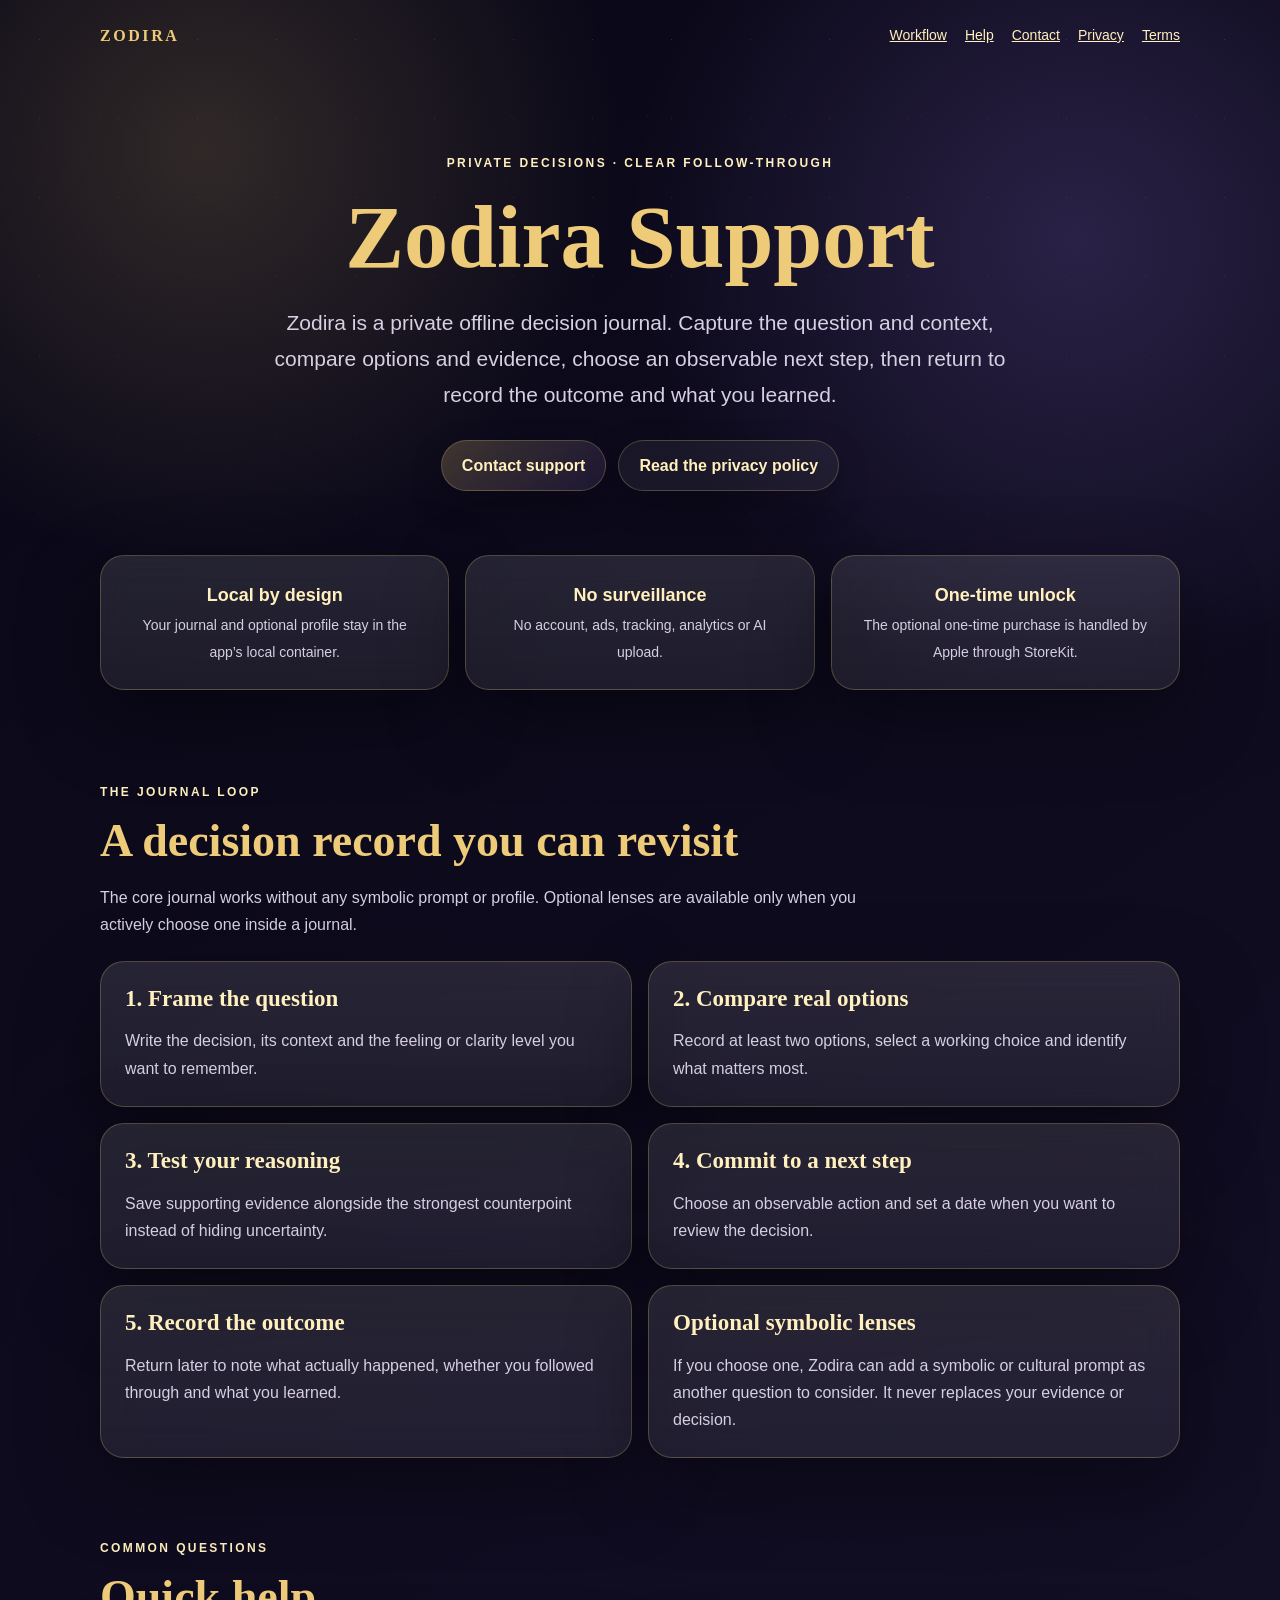
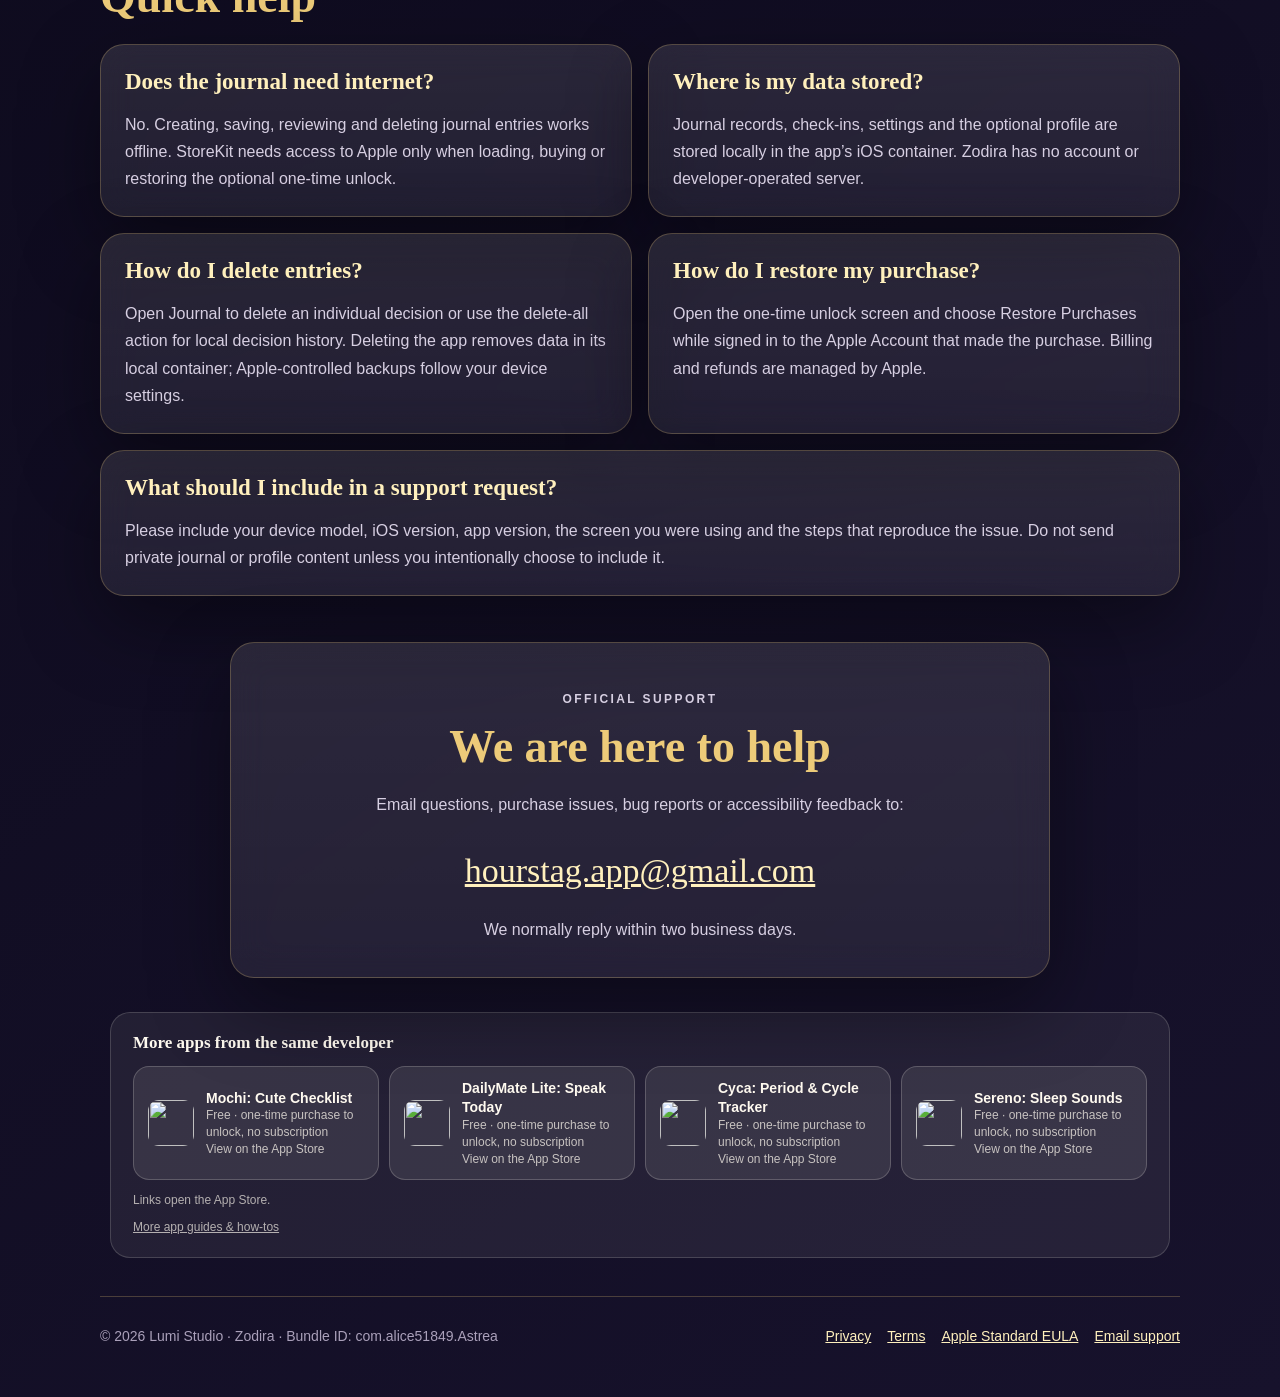
==== index.html @ ffd9645b "Add cross-promo footer: more apps from the same developer" ====
<!doctype html>
<html lang="en">
<head>
  <meta charset="utf-8">
  <meta name="viewport" content="width=device-width, initial-scale=1, viewport-fit=cover">
  <title>Zodira Support — Private Offline Decision Journal</title>
  <meta name="description" content="Official support for Zodira, a private offline decision journal for questions, options, evidence, next steps and outcome reviews.">
  <meta name="theme-color" content="#090716">
  <link rel="canonical" href="https://alice51849.github.io/astrea-support/">
  <link rel="stylesheet" href="styles.css">
</head>
<body>
  <div class="shell">
    <header class="site-header">
      <a class="brand" href="index.html">Zodira</a>
      <nav class="nav" aria-label="Primary navigation">
        <a href="#workflow">Workflow</a>
        <a href="#help">Help</a>
        <a href="#support">Contact</a>
        <a href="privacy.html">Privacy</a>
        <a href="terms.html">Terms</a>
      </nav>
    </header>

    <main>
      <section class="hero">
        <p class="eyebrow">Private decisions · clear follow-through</p>
        <h1>Zodira Support</h1>
        <p class="lead">Zodira is a private offline decision journal. Capture the question and context, compare options and evidence, choose an observable next step, then return to record the outcome and what you learned.</p>
        <div class="actions">
          <a class="button" href="#support">Contact support</a>
          <a class="button secondary" href="privacy.html">Read the privacy policy</a>
        </div>
      </section>

      <section class="trust" aria-label="Product commitments">
        <article class="card"><strong>Local by design</strong><span>Your journal and optional profile stay in the app’s local container.</span></article>
        <article class="card"><strong>No surveillance</strong><span>No account, ads, tracking, analytics or AI upload.</span></article>
        <article class="card"><strong>One-time unlock</strong><span>The optional one-time purchase is handled by Apple through StoreKit.</span></article>
      </section>

      <section class="section" id="workflow">
        <div class="section-heading">
          <p class="eyebrow">The journal loop</p>
          <h2>A decision record you can revisit</h2>
          <p class="section-copy">The core journal works without any symbolic prompt or profile. Optional lenses are available only when you actively choose one inside a journal.</p>
        </div>
        <div class="grid">
          <article class="card"><h3>1. Frame the question</h3><p>Write the decision, its context and the feeling or clarity level you want to remember.</p></article>
          <article class="card"><h3>2. Compare real options</h3><p>Record at least two options, select a working choice and identify what matters most.</p></article>
          <article class="card"><h3>3. Test your reasoning</h3><p>Save supporting evidence alongside the strongest counterpoint instead of hiding uncertainty.</p></article>
          <article class="card"><h3>4. Commit to a next step</h3><p>Choose an observable action and set a date when you want to review the decision.</p></article>
          <article class="card"><h3>5. Record the outcome</h3><p>Return later to note what actually happened, whether you followed through and what you learned.</p></article>
          <article class="card"><h3>Optional symbolic lenses</h3><p>If you choose one, Zodira can add a symbolic or cultural prompt as another question to consider. It never replaces your evidence or decision.</p></article>
        </div>
      </section>

      <section class="section" id="help">
        <div class="section-heading">
          <p class="eyebrow">Common questions</p>
          <h2>Quick help</h2>
        </div>
        <div class="grid">
          <article class="card"><h3>Does the journal need internet?</h3><p>No. Creating, saving, reviewing and deleting journal entries works offline. StoreKit needs access to Apple only when loading, buying or restoring the optional one-time unlock.</p></article>
          <article class="card"><h3>Where is my data stored?</h3><p>Journal records, check-ins, settings and the optional profile are stored locally in the app’s iOS container. Zodira has no account or developer-operated server.</p></article>
          <article class="card"><h3>How do I delete entries?</h3><p>Open Journal to delete an individual decision or use the delete-all action for local decision history. Deleting the app removes data in its local container; Apple-controlled backups follow your device settings.</p></article>
          <article class="card"><h3>How do I restore my purchase?</h3><p>Open the one-time unlock screen and choose Restore Purchases while signed in to the Apple Account that made the purchase. Billing and refunds are managed by Apple.</p></article>
          <article class="card wide"><h3>What should I include in a support request?</h3><p>Please include your device model, iOS version, app version, the screen you were using and the steps that reproduce the issue. Do not send private journal or profile content unless you intentionally choose to include it.</p></article>
        </div>
      </section>

      <section class="section card support" id="support">
        <p class="eyebrow">Official support</p>
        <h2>We are here to help</h2>
        <p>Email questions, purchase issues, bug reports or accessibility feedback to:</p>
        <a class="support-address" href="mailto:hourstag.app@gmail.com?subject=Zodira%20Support">hourstag.app@gmail.com</a>
        <p>We normally reply within two business days.</p>
      </section>
    </main>

    <!-- ls-family:start --><section aria-label="More apps from the same developer" style="max-width:1060px;margin:34px auto 26px;padding:20px 22px;background:rgba(127,127,127,.08);background:color-mix(in srgb, currentColor 7%, transparent);border:1px solid rgba(127,127,127,.18);border-color:color-mix(in srgb, currentColor 16%, transparent);border-radius:20px;font-family:inherit;color:inherit;text-align:left"><h2 style="margin:0 0 14px;font-size:17px;color:inherit">More apps from the same developer</h2><div style="display:grid;grid-template-columns:repeat(auto-fit,minmax(240px,1fr));gap:10px"><a href="https://apps.apple.com/app/id6785004775?pt=118326163&amp;ct=sup_astrea&amp;mt=8" rel="noopener" style="display:flex;align-items:center;gap:12px;padding:12px 14px;background:rgba(127,127,127,.10);background:color-mix(in srgb, currentColor 9%, transparent);border:1px solid rgba(127,127,127,.22);border-color:color-mix(in srgb, currentColor 20%, transparent);border-radius:16px;text-decoration:none;color:inherit;min-width:0;text-align:left"><img src="https://is1-ssl.mzstatic.com/image/thumb/Purple211/v4/c2/c9/5d/c2c95dcc-e01a-fc8f-7b74-4b7984671cce/AppIcon-0-0-1x_U007epad-0-1-85-220.png/100x100bb.jpg" alt="" width="46" height="46" loading="lazy" style="border-radius:11px;flex:0 0 auto" /><span style="min-width:0"><strong style="display:block;font-size:14px;line-height:1.35">Mochi: Cute Checklist</strong><span style="display:block;font-size:12px;line-height:1.4;opacity:.72">Free · one-time purchase to unlock, no subscription</span><span style="display:block;font-size:12px;line-height:1.4;opacity:.72">View on the App Store</span></span></a><a href="https://apps.apple.com/app/id6794725568?pt=118326163&amp;ct=sup_astrea&amp;mt=8" rel="noopener" style="display:flex;align-items:center;gap:12px;padding:12px 14px;background:rgba(127,127,127,.10);background:color-mix(in srgb, currentColor 9%, transparent);border:1px solid rgba(127,127,127,.22);border-color:color-mix(in srgb, currentColor 20%, transparent);border-radius:16px;text-decoration:none;color:inherit;min-width:0;text-align:left"><img src="https://is1-ssl.mzstatic.com/image/thumb/Purple221/v4/ab/4a/d1/ab4ad140-555a-d151-0376-15e7f0c6dd47/AppIcon-0-0-1x_U007epad-0-1-85-220.png/100x100bb.jpg" alt="" width="46" height="46" loading="lazy" style="border-radius:11px;flex:0 0 auto" /><span style="min-width:0"><strong style="display:block;font-size:14px;line-height:1.35">DailyMate Lite: Speak Today</strong><span style="display:block;font-size:12px;line-height:1.4;opacity:.72">Free · one-time purchase to unlock, no subscription</span><span style="display:block;font-size:12px;line-height:1.4;opacity:.72">View on the App Store</span></span></a><a href="https://apps.apple.com/app/id6782251621?pt=118326163&amp;ct=sup_astrea&amp;mt=8" rel="noopener" style="display:flex;align-items:center;gap:12px;padding:12px 14px;background:rgba(127,127,127,.10);background:color-mix(in srgb, currentColor 9%, transparent);border:1px solid rgba(127,127,127,.22);border-color:color-mix(in srgb, currentColor 20%, transparent);border-radius:16px;text-decoration:none;color:inherit;min-width:0;text-align:left"><img src="https://is1-ssl.mzstatic.com/image/thumb/Purple211/v4/b9/1e/55/b91e559c-49f3-3cf8-45e7-f8ae84df72b8/AppIcon-0-0-1x_U007epad-0-1-85-220.png/100x100bb.jpg" alt="" width="46" height="46" loading="lazy" style="border-radius:11px;flex:0 0 auto" /><span style="min-width:0"><strong style="display:block;font-size:14px;line-height:1.35">Cyca: Period &amp; Cycle Tracker</strong><span style="display:block;font-size:12px;line-height:1.4;opacity:.72">Free · one-time purchase to unlock, no subscription</span><span style="display:block;font-size:12px;line-height:1.4;opacity:.72">View on the App Store</span></span></a><a href="https://apps.apple.com/app/id6788236641?pt=118326163&amp;ct=sup_astrea&amp;mt=8" rel="noopener" style="display:flex;align-items:center;gap:12px;padding:12px 14px;background:rgba(127,127,127,.10);background:color-mix(in srgb, currentColor 9%, transparent);border:1px solid rgba(127,127,127,.22);border-color:color-mix(in srgb, currentColor 20%, transparent);border-radius:16px;text-decoration:none;color:inherit;min-width:0;text-align:left"><img src="https://is1-ssl.mzstatic.com/image/thumb/Purple221/v4/61/69/a5/6169a534-a162-db6a-7e1a-c1946e43ea26/AppIcon-0-0-1x_U007epad-0-1-85-220.png/100x100bb.jpg" alt="" width="46" height="46" loading="lazy" style="border-radius:11px;flex:0 0 auto" /><span style="min-width:0"><strong style="display:block;font-size:14px;line-height:1.35">Sereno: Sleep Sounds</strong><span style="display:block;font-size:12px;line-height:1.4;opacity:.72">Free · one-time purchase to unlock, no subscription</span><span style="display:block;font-size:12px;line-height:1.4;opacity:.72">View on the App Store</span></span></a></div><p style="margin:10px 0 0;font-size:12px;opacity:.66">Links open the App Store.</p><p style="margin:6px 0 0;font-size:12px;opacity:.66"><a href="https://alice51849.github.io/ios-app-guide/?utm_source=support_site&amp;utm_medium=family_module&amp;utm_campaign=sup_astrea" rel="noopener" style="color:inherit;text-decoration:underline">More app guides &amp; how-tos</a></p></section><!-- ls-family:end -->
<footer class="site-footer">
      <span>© 2026 Lumi Studio · Zodira · Bundle ID: com.alice51849.Astrea</span>
      <div class="footer-links">
        <a href="privacy.html">Privacy</a>
        <a href="terms.html">Terms</a>
        <a href="https://www.apple.com/legal/internet-services/itunes/dev/stdeula/">Apple Standard EULA</a>
        <a href="mailto:hourstag.app@gmail.com?subject=Zodira%20Support">Email support</a>
      </div>
    </footer>
  </div>
</body>
</html>
---- styles.css ----
:root {
  color-scheme: dark;
  --bg: #090716;
  --bg-soft: #17122c;
  --card: rgba(255, 255, 255, 0.075);
  --card-strong: rgba(255, 255, 255, 0.11);
  --ink: #fffaf0;
  --muted: #d7cfe2;
  --faint: #aaa0ba;
  --gold: #edcb79;
  --gold-soft: #fff0bd;
  --violet: #a889ff;
  --line: rgba(237, 203, 121, 0.25);
  --shadow: 0 28px 80px rgba(0, 0, 0, 0.38);
}

* { box-sizing: border-box; }

html { scroll-behavior: smooth; }

body {
  margin: 0;
  min-height: 100vh;
  color: var(--ink);
  font-family: -apple-system, BlinkMacSystemFont, "Segoe UI", Inter, sans-serif;
  line-height: 1.7;
  background:
    radial-gradient(circle at 16% 5%, rgba(237, 203, 121, 0.17), transparent 26rem),
    radial-gradient(circle at 84% 8%, rgba(168, 137, 255, 0.19), transparent 28rem),
    linear-gradient(145deg, var(--bg), var(--bg-soft));
}

body::before {
  content: "";
  position: fixed;
  inset: 0;
  pointer-events: none;
  opacity: 0.18;
  background-image:
    radial-gradient(rgba(255, 255, 255, 0.72) 0.8px, transparent 0.8px),
    radial-gradient(rgba(237, 203, 121, 0.62) 0.8px, transparent 0.8px);
  background-position: 0 0, 31px 47px;
  background-size: 79px 79px, 137px 137px;
  mask-image: linear-gradient(#000, transparent 92%);
}

a { color: var(--gold-soft); }
a:hover { text-decoration-thickness: 2px; }

.shell {
  position: relative;
  z-index: 1;
  width: min(1080px, calc(100% - 32px));
  margin: 0 auto;
}

.site-header {
  display: flex;
  align-items: center;
  justify-content: space-between;
  gap: 20px;
  padding: 22px 0;
}

.brand {
  color: var(--gold);
  font-family: Georgia, "Times New Roman", serif;
  font-weight: 700;
  letter-spacing: 0.16em;
  text-decoration: none;
  text-transform: uppercase;
}

.nav {
  display: flex;
  flex-wrap: wrap;
  justify-content: flex-end;
  gap: 10px 18px;
  font-size: 14px;
}

.nav a[aria-current="page"] { color: var(--ink); }

.hero {
  max-width: 900px;
  margin: 0 auto;
  padding: 70px 0 46px;
  text-align: center;
}

.eyebrow {
  color: var(--gold-soft);
  font-size: 12px;
  font-weight: 750;
  letter-spacing: 0.2em;
  text-transform: uppercase;
}

h1,
h2,
h3 {
  font-family: Georgia, "Times New Roman", serif;
  line-height: 1.12;
}

h1 {
  margin: 15px 0 18px;
  color: var(--gold);
  font-size: clamp(44px, 8vw, 88px);
}

h2 {
  margin: 0 0 18px;
  color: var(--gold);
  font-size: clamp(30px, 4vw, 46px);
}

h3 {
  margin: 0 0 8px;
  color: var(--gold-soft);
  font-size: 23px;
}

.lead {
  max-width: 760px;
  margin: 0 auto;
  color: var(--muted);
  font-size: clamp(17px, 2.5vw, 21px);
}

.actions {
  display: flex;
  flex-wrap: wrap;
  justify-content: center;
  gap: 12px;
  margin-top: 28px;
}

.button {
  display: inline-flex;
  align-items: center;
  min-height: 48px;
  padding: 11px 20px;
  border: 1px solid var(--line);
  border-radius: 999px;
  background: linear-gradient(135deg, rgba(237, 203, 121, 0.22), rgba(168, 137, 255, 0.11));
  box-shadow: 0 12px 34px rgba(0, 0, 0, 0.24);
  font-weight: 750;
  text-decoration: none;
}

.button.secondary { background: rgba(255, 255, 255, 0.055); }

.trust,
.grid {
  display: grid;
  gap: 16px;
}

.trust {
  grid-template-columns: repeat(3, 1fr);
  margin: 18px 0 46px;
}

.grid { grid-template-columns: repeat(2, minmax(0, 1fr)); }

.card {
  padding: 24px;
  border: 1px solid var(--line);
  border-radius: 24px;
  background: linear-gradient(180deg, var(--card-strong), var(--card));
  box-shadow: var(--shadow);
  backdrop-filter: blur(18px);
}

.card p,
.card li,
.section-copy,
.updated { color: var(--muted); }

.card p:last-child { margin-bottom: 0; }

.trust .card { text-align: center; }
.trust strong { display: block; color: var(--gold-soft); font-size: 18px; }
.trust span { color: var(--muted); font-size: 14px; }

.section { padding: 34px 0; }
.section-heading { max-width: 760px; margin-bottom: 22px; }

.wide { grid-column: 1 / -1; }

.notice {
  padding: 18px 20px;
  border: 1px solid rgba(237, 203, 121, 0.34);
  border-radius: 18px;
  background: rgba(237, 203, 121, 0.085);
  color: var(--ink);
}

.policy {
  max-width: 900px;
  margin: 0 auto 48px;
  padding: clamp(24px, 5vw, 48px);
  border: 1px solid var(--line);
  border-radius: 28px;
  background: linear-gradient(180deg, var(--card-strong), var(--card));
  box-shadow: var(--shadow);
}

.policy h2 {
  margin-top: 34px;
  margin-bottom: 9px;
  font-size: 28px;
}

.policy strong { color: var(--gold-soft); }
.policy li { margin: 7px 0; }

.support {
  max-width: 820px;
  margin: 12px auto 0;
  text-align: center;
}

.support-address {
  display: inline-block;
  margin-top: 8px;
  font-family: Georgia, "Times New Roman", serif;
  font-size: clamp(22px, 4vw, 34px);
  overflow-wrap: anywhere;
}

.site-footer {
  display: flex;
  flex-wrap: wrap;
  justify-content: space-between;
  gap: 14px;
  margin-top: 38px;
  padding: 28px 0 48px;
  border-top: 1px solid var(--line);
  color: var(--faint);
  font-size: 14px;
}

.footer-links {
  display: flex;
  flex-wrap: wrap;
  gap: 8px 16px;
}

@media (max-width: 760px) {
  .site-header { align-items: flex-start; }
  .trust,
  .grid { grid-template-columns: 1fr; }
  .wide { grid-column: auto; }
  .hero { padding-top: 46px; }
  .card,
  .policy { border-radius: 20px; }
}

@media (prefers-reduced-motion: reduce) {
  html { scroll-behavior: auto; }
}
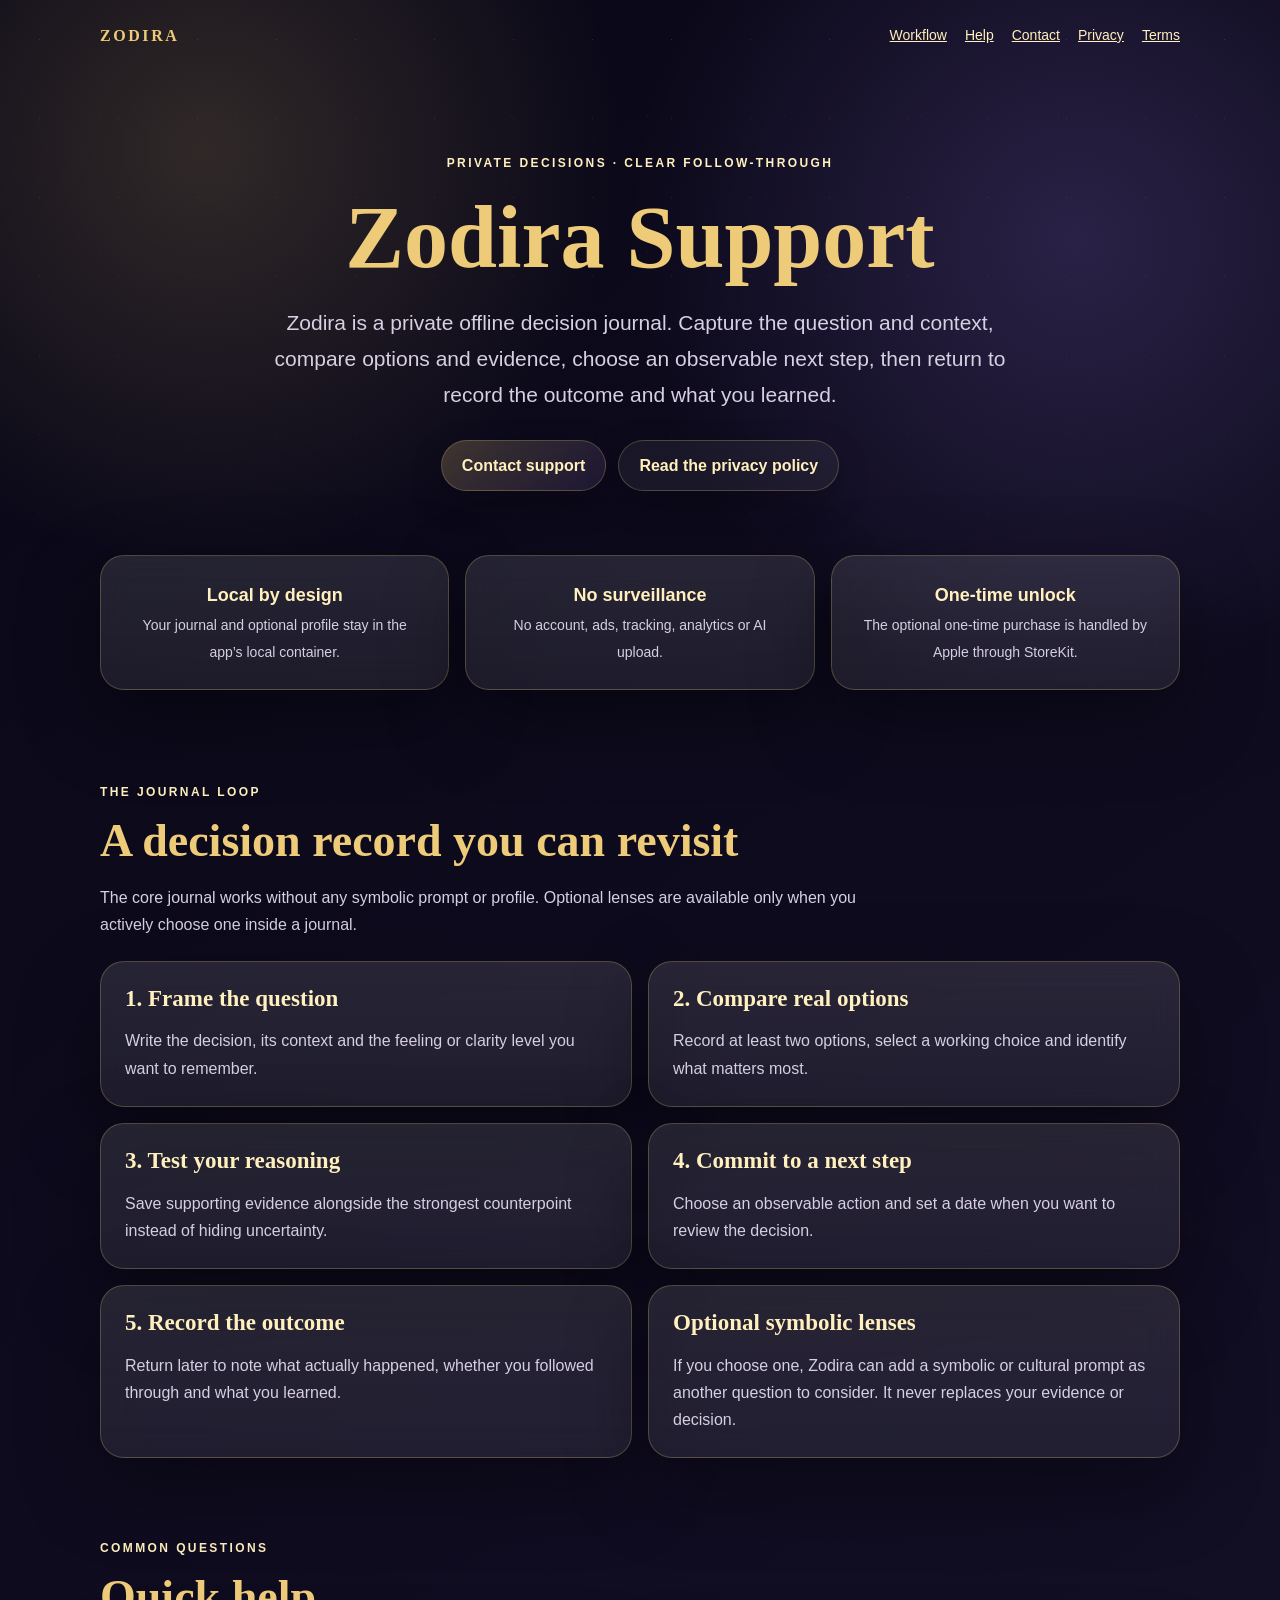
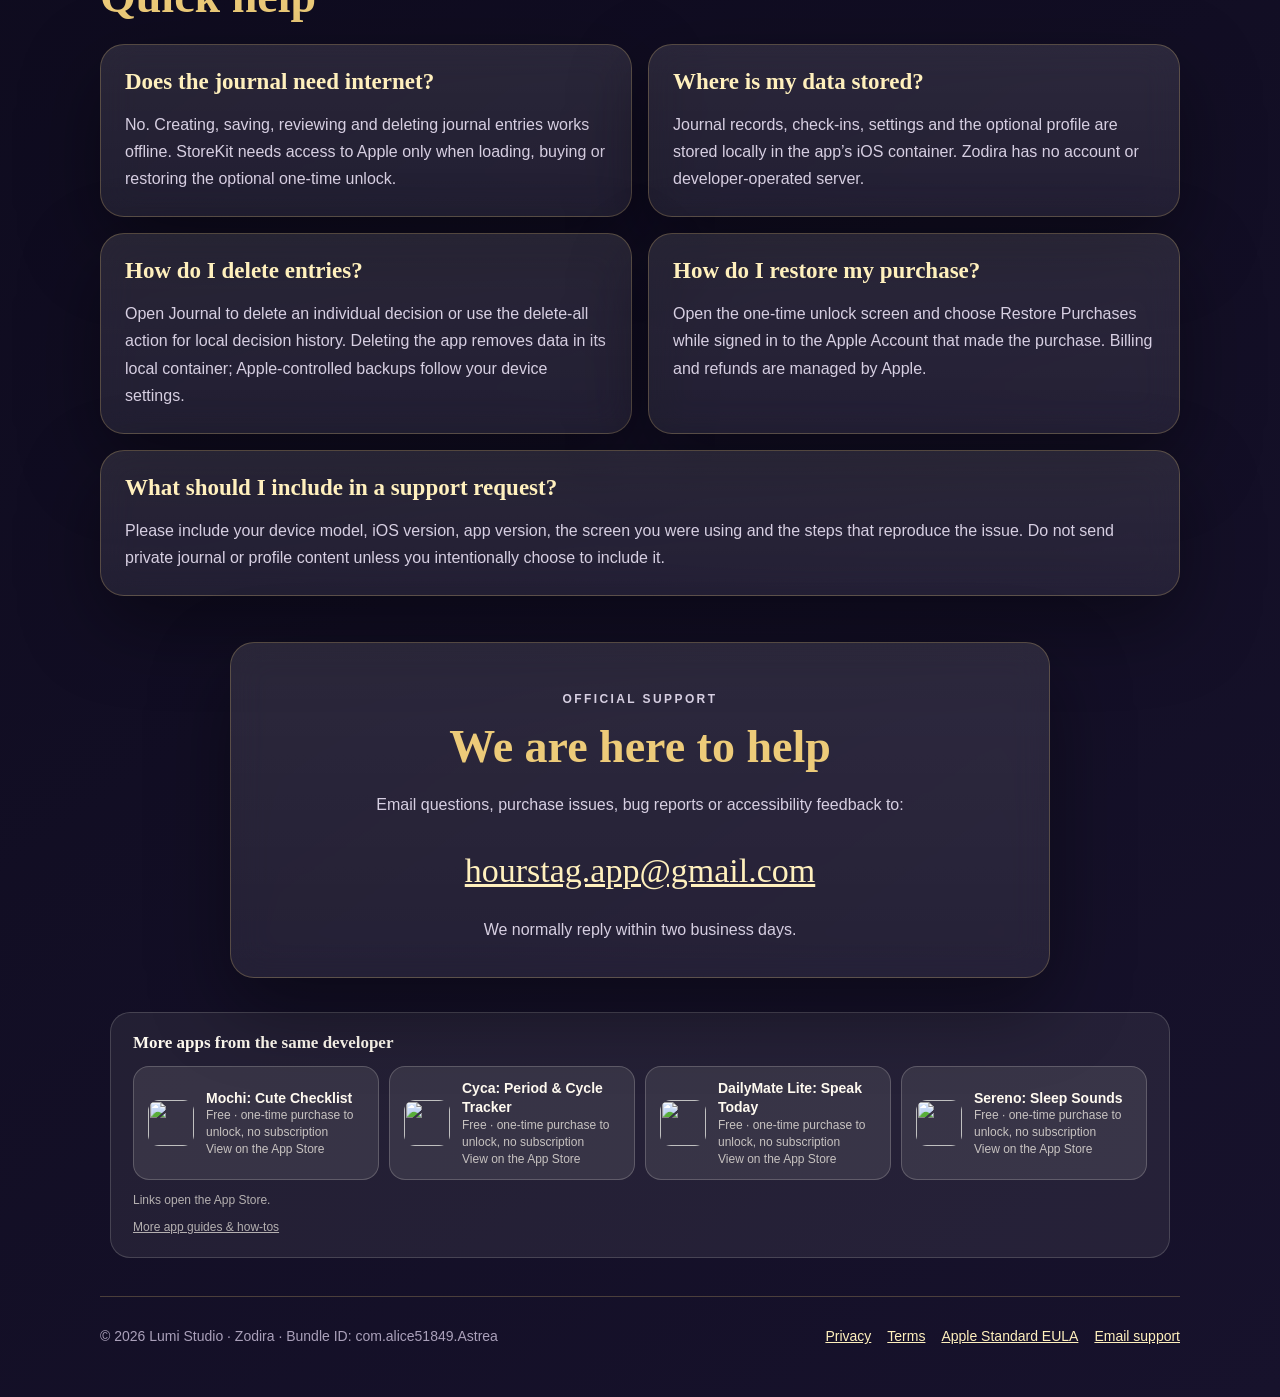
==== commit 12490df1: "Add cross-promo footer: more apps from the same developer" ====
--- a/index.html
+++ b/index.html
@@ -78,7 +78,7 @@
       </section>
     </main>
 
-    <!-- ls-family:start --><section aria-label="More apps from the same developer" style="max-width:1060px;margin:34px auto 26px;padding:20px 22px;background:rgba(127,127,127,.08);background:color-mix(in srgb, currentColor 7%, transparent);border:1px solid rgba(127,127,127,.18);border-color:color-mix(in srgb, currentColor 16%, transparent);border-radius:20px;font-family:inherit;color:inherit;text-align:left"><h2 style="margin:0 0 14px;font-size:17px;color:inherit">More apps from the same developer</h2><div style="display:grid;grid-template-columns:repeat(auto-fit,minmax(240px,1fr));gap:10px"><a href="https://apps.apple.com/app/id6785004775?pt=118326163&amp;ct=sup_astrea&amp;mt=8" rel="noopener" style="display:flex;align-items:center;gap:12px;padding:12px 14px;background:rgba(127,127,127,.10);background:color-mix(in srgb, currentColor 9%, transparent);border:1px solid rgba(127,127,127,.22);border-color:color-mix(in srgb, currentColor 20%, transparent);border-radius:16px;text-decoration:none;color:inherit;min-width:0;text-align:left"><img src="https://is1-ssl.mzstatic.com/image/thumb/Purple211/v4/c2/c9/5d/c2c95dcc-e01a-fc8f-7b74-4b7984671cce/AppIcon-0-0-1x_U007epad-0-1-85-220.png/100x100bb.jpg" alt="" width="46" height="46" loading="lazy" style="border-radius:11px;flex:0 0 auto" /><span style="min-width:0"><strong style="display:block;font-size:14px;line-height:1.35">Mochi: Cute Checklist</strong><span style="display:block;font-size:12px;line-height:1.4;opacity:.72">Free · one-time purchase to unlock, no subscription</span><span style="display:block;font-size:12px;line-height:1.4;opacity:.72">View on the App Store</span></span></a><a href="https://apps.apple.com/app/id6794725568?pt=118326163&amp;ct=sup_astrea&amp;mt=8" rel="noopener" style="display:flex;align-items:center;gap:12px;padding:12px 14px;background:rgba(127,127,127,.10);background:color-mix(in srgb, currentColor 9%, transparent);border:1px solid rgba(127,127,127,.22);border-color:color-mix(in srgb, currentColor 20%, transparent);border-radius:16px;text-decoration:none;color:inherit;min-width:0;text-align:left"><img src="https://is1-ssl.mzstatic.com/image/thumb/Purple221/v4/ab/4a/d1/ab4ad140-555a-d151-0376-15e7f0c6dd47/AppIcon-0-0-1x_U007epad-0-1-85-220.png/100x100bb.jpg" alt="" width="46" height="46" loading="lazy" style="border-radius:11px;flex:0 0 auto" /><span style="min-width:0"><strong style="display:block;font-size:14px;line-height:1.35">DailyMate Lite: Speak Today</strong><span style="display:block;font-size:12px;line-height:1.4;opacity:.72">Free · one-time purchase to unlock, no subscription</span><span style="display:block;font-size:12px;line-height:1.4;opacity:.72">View on the App Store</span></span></a><a href="https://apps.apple.com/app/id6782251621?pt=118326163&amp;ct=sup_astrea&amp;mt=8" rel="noopener" style="display:flex;align-items:center;gap:12px;padding:12px 14px;background:rgba(127,127,127,.10);background:color-mix(in srgb, currentColor 9%, transparent);border:1px solid rgba(127,127,127,.22);border-color:color-mix(in srgb, currentColor 20%, transparent);border-radius:16px;text-decoration:none;color:inherit;min-width:0;text-align:left"><img src="https://is1-ssl.mzstatic.com/image/thumb/Purple211/v4/b9/1e/55/b91e559c-49f3-3cf8-45e7-f8ae84df72b8/AppIcon-0-0-1x_U007epad-0-1-85-220.png/100x100bb.jpg" alt="" width="46" height="46" loading="lazy" style="border-radius:11px;flex:0 0 auto" /><span style="min-width:0"><strong style="display:block;font-size:14px;line-height:1.35">Cyca: Period &amp; Cycle Tracker</strong><span style="display:block;font-size:12px;line-height:1.4;opacity:.72">Free · one-time purchase to unlock, no subscription</span><span style="display:block;font-size:12px;line-height:1.4;opacity:.72">View on the App Store</span></span></a><a href="https://apps.apple.com/app/id6788236641?pt=118326163&amp;ct=sup_astrea&amp;mt=8" rel="noopener" style="display:flex;align-items:center;gap:12px;padding:12px 14px;background:rgba(127,127,127,.10);background:color-mix(in srgb, currentColor 9%, transparent);border:1px solid rgba(127,127,127,.22);border-color:color-mix(in srgb, currentColor 20%, transparent);border-radius:16px;text-decoration:none;color:inherit;min-width:0;text-align:left"><img src="https://is1-ssl.mzstatic.com/image/thumb/Purple221/v4/61/69/a5/6169a534-a162-db6a-7e1a-c1946e43ea26/AppIcon-0-0-1x_U007epad-0-1-85-220.png/100x100bb.jpg" alt="" width="46" height="46" loading="lazy" style="border-radius:11px;flex:0 0 auto" /><span style="min-width:0"><strong style="display:block;font-size:14px;line-height:1.35">Sereno: Sleep Sounds</strong><span style="display:block;font-size:12px;line-height:1.4;opacity:.72">Free · one-time purchase to unlock, no subscription</span><span style="display:block;font-size:12px;line-height:1.4;opacity:.72">View on the App Store</span></span></a></div><p style="margin:10px 0 0;font-size:12px;opacity:.66">Links open the App Store.</p><p style="margin:6px 0 0;font-size:12px;opacity:.66"><a href="https://alice51849.github.io/ios-app-guide/?utm_source=support_site&amp;utm_medium=family_module&amp;utm_campaign=sup_astrea" rel="noopener" style="color:inherit;text-decoration:underline">More app guides &amp; how-tos</a></p></section><!-- ls-family:end -->
+    <!-- ls-family:start --><section aria-label="More apps from the same developer" style="max-width:1060px;margin:34px auto 26px;padding:20px 22px;background:rgba(127,127,127,.08);background:color-mix(in srgb, currentColor 7%, transparent);border:1px solid rgba(127,127,127,.18);border-color:color-mix(in srgb, currentColor 16%, transparent);border-radius:20px;font-family:inherit;color:inherit;text-align:left"><h2 style="margin:0 0 14px;font-size:17px;color:inherit">More apps from the same developer</h2><div style="display:grid;grid-template-columns:repeat(auto-fit,minmax(240px,1fr));gap:10px"><a href="https://apps.apple.com/app/id6785004775?pt=118326163&amp;ct=sup_astrea&amp;mt=8" rel="noopener" style="display:flex;align-items:center;gap:12px;padding:12px 14px;background:rgba(127,127,127,.10);background:color-mix(in srgb, currentColor 9%, transparent);border:1px solid rgba(127,127,127,.22);border-color:color-mix(in srgb, currentColor 20%, transparent);border-radius:16px;text-decoration:none;color:inherit;min-width:0;text-align:left"><img src="https://is1-ssl.mzstatic.com/image/thumb/Purple211/v4/b7/60/67/b76067fe-738a-e88b-e974-69c1c113c361/AppIcon-0-0-1x_U007epad-0-1-85-220.png/100x100bb.jpg" alt="" width="46" height="46" loading="lazy" style="border-radius:11px;flex:0 0 auto" /><span style="min-width:0"><strong style="display:block;font-size:14px;line-height:1.35">Mochi: Cute Checklist</strong><span style="display:block;font-size:12px;line-height:1.4;opacity:.72">Free · one-time purchase to unlock, no subscription</span><span style="display:block;font-size:12px;line-height:1.4;opacity:.72">View on the App Store</span></span></a><a href="https://apps.apple.com/app/id6782251621?pt=118326163&amp;ct=sup_astrea&amp;mt=8" rel="noopener" style="display:flex;align-items:center;gap:12px;padding:12px 14px;background:rgba(127,127,127,.10);background:color-mix(in srgb, currentColor 9%, transparent);border:1px solid rgba(127,127,127,.22);border-color:color-mix(in srgb, currentColor 20%, transparent);border-radius:16px;text-decoration:none;color:inherit;min-width:0;text-align:left"><img src="https://is1-ssl.mzstatic.com/image/thumb/Purple211/v4/b9/1e/55/b91e559c-49f3-3cf8-45e7-f8ae84df72b8/AppIcon-0-0-1x_U007epad-0-1-85-220.png/100x100bb.jpg" alt="" width="46" height="46" loading="lazy" style="border-radius:11px;flex:0 0 auto" /><span style="min-width:0"><strong style="display:block;font-size:14px;line-height:1.35">Cyca: Period &amp; Cycle Tracker</strong><span style="display:block;font-size:12px;line-height:1.4;opacity:.72">Free · one-time purchase to unlock, no subscription</span><span style="display:block;font-size:12px;line-height:1.4;opacity:.72">View on the App Store</span></span></a><a href="https://apps.apple.com/app/id6794725568?pt=118326163&amp;ct=sup_astrea&amp;mt=8" rel="noopener" style="display:flex;align-items:center;gap:12px;padding:12px 14px;background:rgba(127,127,127,.10);background:color-mix(in srgb, currentColor 9%, transparent);border:1px solid rgba(127,127,127,.22);border-color:color-mix(in srgb, currentColor 20%, transparent);border-radius:16px;text-decoration:none;color:inherit;min-width:0;text-align:left"><img src="https://is1-ssl.mzstatic.com/image/thumb/Purple221/v4/ab/4a/d1/ab4ad140-555a-d151-0376-15e7f0c6dd47/AppIcon-0-0-1x_U007epad-0-1-85-220.png/100x100bb.jpg" alt="" width="46" height="46" loading="lazy" style="border-radius:11px;flex:0 0 auto" /><span style="min-width:0"><strong style="display:block;font-size:14px;line-height:1.35">DailyMate Lite: Speak Today</strong><span style="display:block;font-size:12px;line-height:1.4;opacity:.72">Free · one-time purchase to unlock, no subscription</span><span style="display:block;font-size:12px;line-height:1.4;opacity:.72">View on the App Store</span></span></a><a href="https://apps.apple.com/app/id6788236641?pt=118326163&amp;ct=sup_astrea&amp;mt=8" rel="noopener" style="display:flex;align-items:center;gap:12px;padding:12px 14px;background:rgba(127,127,127,.10);background:color-mix(in srgb, currentColor 9%, transparent);border:1px solid rgba(127,127,127,.22);border-color:color-mix(in srgb, currentColor 20%, transparent);border-radius:16px;text-decoration:none;color:inherit;min-width:0;text-align:left"><img src="https://is1-ssl.mzstatic.com/image/thumb/Purple221/v4/61/69/a5/6169a534-a162-db6a-7e1a-c1946e43ea26/AppIcon-0-0-1x_U007epad-0-1-85-220.png/100x100bb.jpg" alt="" width="46" height="46" loading="lazy" style="border-radius:11px;flex:0 0 auto" /><span style="min-width:0"><strong style="display:block;font-size:14px;line-height:1.35">Sereno: Sleep Sounds</strong><span style="display:block;font-size:12px;line-height:1.4;opacity:.72">Free · one-time purchase to unlock, no subscription</span><span style="display:block;font-size:12px;line-height:1.4;opacity:.72">View on the App Store</span></span></a></div><p style="margin:10px 0 0;font-size:12px;opacity:.66">Links open the App Store.</p><p style="margin:6px 0 0;font-size:12px;opacity:.66"><a href="https://alice51849.github.io/ios-app-guide/?utm_source=support_site&amp;utm_medium=family_module&amp;utm_campaign=sup_astrea" rel="noopener" style="color:inherit;text-decoration:underline">More app guides &amp; how-tos</a></p></section><!-- ls-family:end -->
 <footer class="site-footer">
       <span>© 2026 Lumi Studio · Zodira · Bundle ID: com.alice51849.Astrea</span>
       <div class="footer-links">
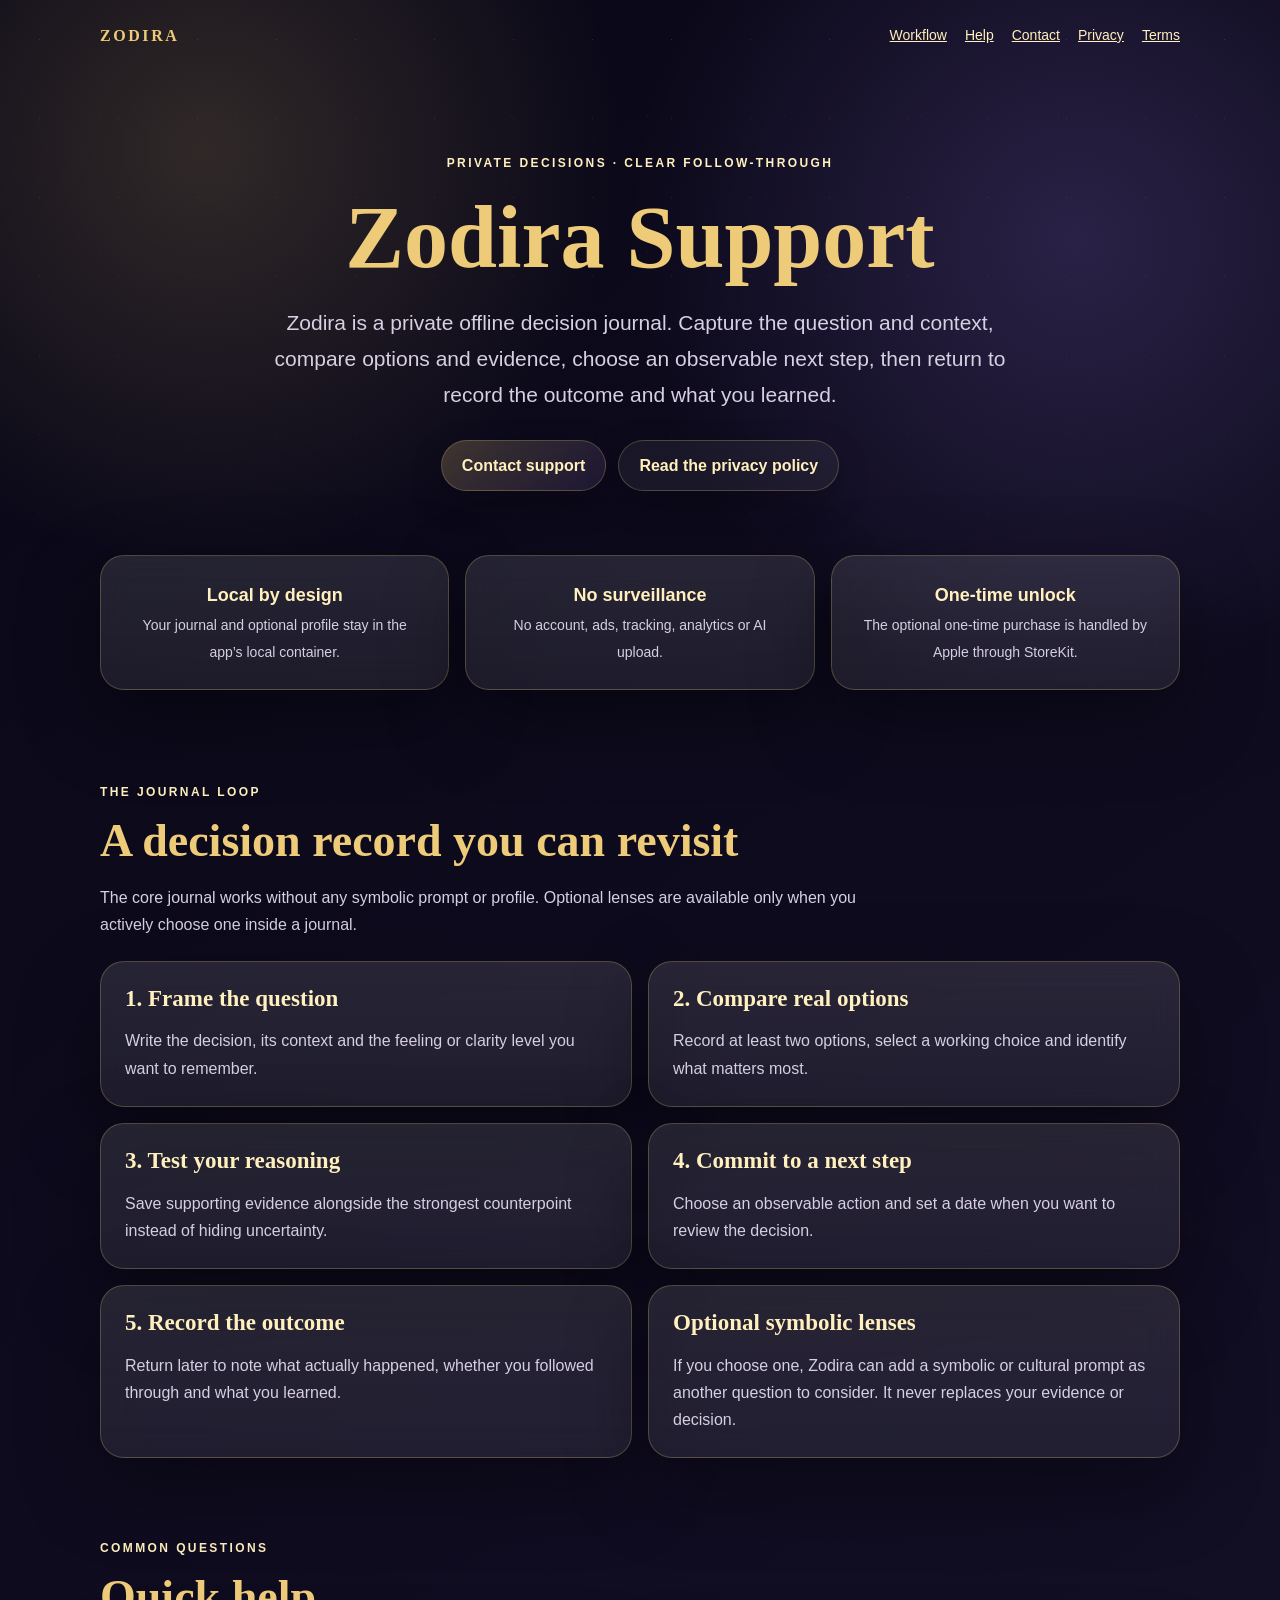
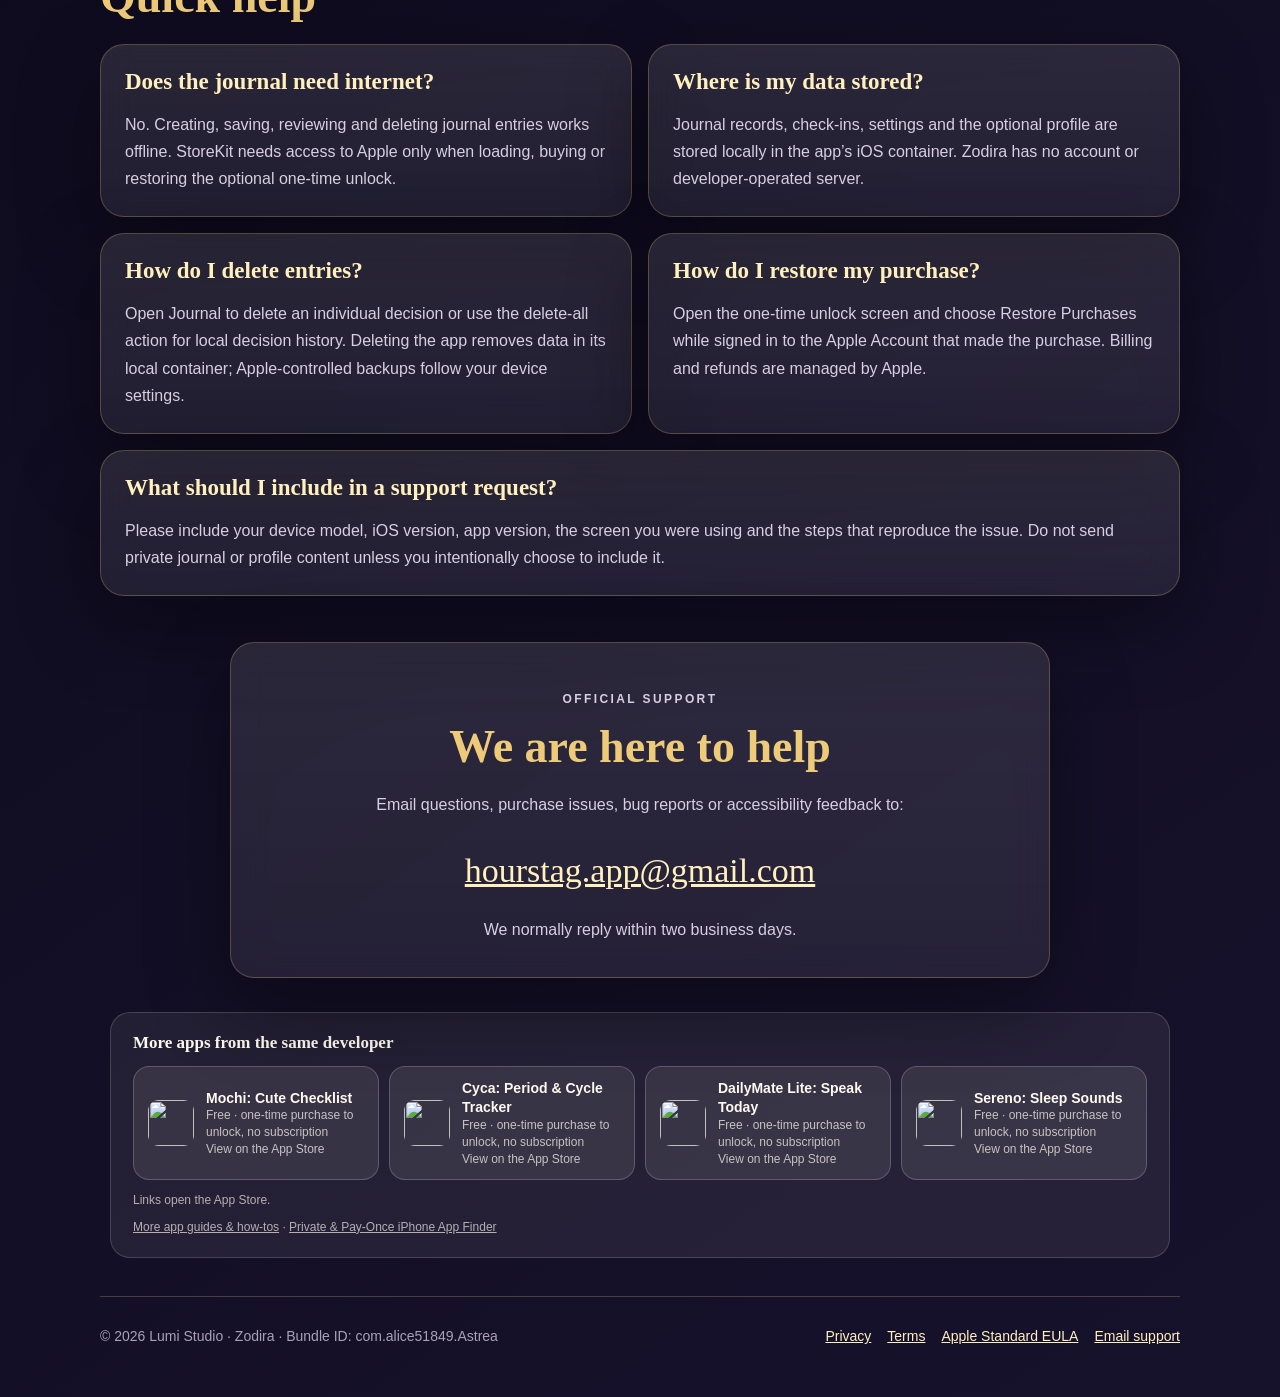
==== commit 8ab07f2f: "Add cross-promo footer: more apps from the same developer" ====
--- a/index.html
+++ b/index.html
@@ -6,7 +6,7 @@
   <title>Zodira Support — Private Offline Decision Journal</title>
   <meta name="description" content="Official support for Zodira, a private offline decision journal for questions, options, evidence, next steps and outcome reviews.">
   <meta name="theme-color" content="#090716">
-  <link rel="canonical" href="https://alice51849.github.io/astrea-support/">
+  <link rel="canonical" href="https://open.cait518.cc/astrea-support/">
   <link rel="stylesheet" href="styles.css">
 </head>
 <body>
@@ -73,19 +73,19 @@
         <p class="eyebrow">Official support</p>
         <h2>We are here to help</h2>
         <p>Email questions, purchase issues, bug reports or accessibility feedback to:</p>
-        <a class="support-address" href="mailto:hourstag.app@gmail.com?subject=Zodira%20Support">hourstag.app@gmail.com</a>
+        <!--email_off--><a class="support-address" href="mailto:hourstag.app@gmail.com?subject=Zodira%20Support">hourstag.app@gmail.com</a><!--/email_off-->
         <p>We normally reply within two business days.</p>
       </section>
     </main>
 
-    <!-- ls-family:start --><section aria-label="More apps from the same developer" style="max-width:1060px;margin:34px auto 26px;padding:20px 22px;background:rgba(127,127,127,.08);background:color-mix(in srgb, currentColor 7%, transparent);border:1px solid rgba(127,127,127,.18);border-color:color-mix(in srgb, currentColor 16%, transparent);border-radius:20px;font-family:inherit;color:inherit;text-align:left"><h2 style="margin:0 0 14px;font-size:17px;color:inherit">More apps from the same developer</h2><div style="display:grid;grid-template-columns:repeat(auto-fit,minmax(240px,1fr));gap:10px"><a href="https://apps.apple.com/app/id6785004775?pt=118326163&amp;ct=sup_astrea&amp;mt=8" rel="noopener" style="display:flex;align-items:center;gap:12px;padding:12px 14px;background:rgba(127,127,127,.10);background:color-mix(in srgb, currentColor 9%, transparent);border:1px solid rgba(127,127,127,.22);border-color:color-mix(in srgb, currentColor 20%, transparent);border-radius:16px;text-decoration:none;color:inherit;min-width:0;text-align:left"><img src="https://is1-ssl.mzstatic.com/image/thumb/Purple211/v4/b7/60/67/b76067fe-738a-e88b-e974-69c1c113c361/AppIcon-0-0-1x_U007epad-0-1-85-220.png/100x100bb.jpg" alt="" width="46" height="46" loading="lazy" style="border-radius:11px;flex:0 0 auto" /><span style="min-width:0"><strong style="display:block;font-size:14px;line-height:1.35">Mochi: Cute Checklist</strong><span style="display:block;font-size:12px;line-height:1.4;opacity:.72">Free · one-time purchase to unlock, no subscription</span><span style="display:block;font-size:12px;line-height:1.4;opacity:.72">View on the App Store</span></span></a><a href="https://apps.apple.com/app/id6782251621?pt=118326163&amp;ct=sup_astrea&amp;mt=8" rel="noopener" style="display:flex;align-items:center;gap:12px;padding:12px 14px;background:rgba(127,127,127,.10);background:color-mix(in srgb, currentColor 9%, transparent);border:1px solid rgba(127,127,127,.22);border-color:color-mix(in srgb, currentColor 20%, transparent);border-radius:16px;text-decoration:none;color:inherit;min-width:0;text-align:left"><img src="https://is1-ssl.mzstatic.com/image/thumb/Purple211/v4/b9/1e/55/b91e559c-49f3-3cf8-45e7-f8ae84df72b8/AppIcon-0-0-1x_U007epad-0-1-85-220.png/100x100bb.jpg" alt="" width="46" height="46" loading="lazy" style="border-radius:11px;flex:0 0 auto" /><span style="min-width:0"><strong style="display:block;font-size:14px;line-height:1.35">Cyca: Period &amp; Cycle Tracker</strong><span style="display:block;font-size:12px;line-height:1.4;opacity:.72">Free · one-time purchase to unlock, no subscription</span><span style="display:block;font-size:12px;line-height:1.4;opacity:.72">View on the App Store</span></span></a><a href="https://apps.apple.com/app/id6794725568?pt=118326163&amp;ct=sup_astrea&amp;mt=8" rel="noopener" style="display:flex;align-items:center;gap:12px;padding:12px 14px;background:rgba(127,127,127,.10);background:color-mix(in srgb, currentColor 9%, transparent);border:1px solid rgba(127,127,127,.22);border-color:color-mix(in srgb, currentColor 20%, transparent);border-radius:16px;text-decoration:none;color:inherit;min-width:0;text-align:left"><img src="https://is1-ssl.mzstatic.com/image/thumb/Purple221/v4/ab/4a/d1/ab4ad140-555a-d151-0376-15e7f0c6dd47/AppIcon-0-0-1x_U007epad-0-1-85-220.png/100x100bb.jpg" alt="" width="46" height="46" loading="lazy" style="border-radius:11px;flex:0 0 auto" /><span style="min-width:0"><strong style="display:block;font-size:14px;line-height:1.35">DailyMate Lite: Speak Today</strong><span style="display:block;font-size:12px;line-height:1.4;opacity:.72">Free · one-time purchase to unlock, no subscription</span><span style="display:block;font-size:12px;line-height:1.4;opacity:.72">View on the App Store</span></span></a><a href="https://apps.apple.com/app/id6788236641?pt=118326163&amp;ct=sup_astrea&amp;mt=8" rel="noopener" style="display:flex;align-items:center;gap:12px;padding:12px 14px;background:rgba(127,127,127,.10);background:color-mix(in srgb, currentColor 9%, transparent);border:1px solid rgba(127,127,127,.22);border-color:color-mix(in srgb, currentColor 20%, transparent);border-radius:16px;text-decoration:none;color:inherit;min-width:0;text-align:left"><img src="https://is1-ssl.mzstatic.com/image/thumb/Purple221/v4/61/69/a5/6169a534-a162-db6a-7e1a-c1946e43ea26/AppIcon-0-0-1x_U007epad-0-1-85-220.png/100x100bb.jpg" alt="" width="46" height="46" loading="lazy" style="border-radius:11px;flex:0 0 auto" /><span style="min-width:0"><strong style="display:block;font-size:14px;line-height:1.35">Sereno: Sleep Sounds</strong><span style="display:block;font-size:12px;line-height:1.4;opacity:.72">Free · one-time purchase to unlock, no subscription</span><span style="display:block;font-size:12px;line-height:1.4;opacity:.72">View on the App Store</span></span></a></div><p style="margin:10px 0 0;font-size:12px;opacity:.66">Links open the App Store.</p><p style="margin:6px 0 0;font-size:12px;opacity:.66"><a href="https://alice51849.github.io/ios-app-guide/?utm_source=support_site&amp;utm_medium=family_module&amp;utm_campaign=sup_astrea" rel="noopener" style="color:inherit;text-decoration:underline">More app guides &amp; how-tos</a></p></section><!-- ls-family:end -->
+    <!-- ls-family:start --><section aria-label="More apps from the same developer" style="max-width:1060px;margin:34px auto 26px;padding:20px 22px;background:rgba(127,127,127,.08);background:color-mix(in srgb, currentColor 7%, transparent);border:1px solid rgba(127,127,127,.18);border-color:color-mix(in srgb, currentColor 16%, transparent);border-radius:20px;font-family:inherit;color:inherit;text-align:left"><h2 style="margin:0 0 14px;font-size:17px;color:inherit">More apps from the same developer</h2><div style="display:grid;grid-template-columns:repeat(auto-fit,minmax(240px,1fr));gap:10px"><a href="https://apps.apple.com/app/id6785004775?pt=118326163&amp;ct=sup_astrea&amp;mt=8" rel="noopener" style="display:flex;align-items:center;gap:12px;padding:12px 14px;background:rgba(127,127,127,.10);background:color-mix(in srgb, currentColor 9%, transparent);border:1px solid rgba(127,127,127,.22);border-color:color-mix(in srgb, currentColor 20%, transparent);border-radius:16px;text-decoration:none;color:inherit;min-width:0;text-align:left"><img src="https://is1-ssl.mzstatic.com/image/thumb/Purple211/v4/b7/60/67/b76067fe-738a-e88b-e974-69c1c113c361/AppIcon-0-0-1x_U007epad-0-1-85-220.png/100x100bb.jpg" alt="" width="46" height="46" loading="lazy" style="border-radius:11px;flex:0 0 auto" /><span style="min-width:0"><strong style="display:block;font-size:14px;line-height:1.35">Mochi: Cute Checklist</strong><span style="display:block;font-size:12px;line-height:1.4;opacity:.72">Free · one-time purchase to unlock, no subscription</span><span style="display:block;font-size:12px;line-height:1.4;opacity:.72">View on the App Store</span></span></a><a href="https://apps.apple.com/app/id6782251621?pt=118326163&amp;ct=sup_astrea&amp;mt=8" rel="noopener" style="display:flex;align-items:center;gap:12px;padding:12px 14px;background:rgba(127,127,127,.10);background:color-mix(in srgb, currentColor 9%, transparent);border:1px solid rgba(127,127,127,.22);border-color:color-mix(in srgb, currentColor 20%, transparent);border-radius:16px;text-decoration:none;color:inherit;min-width:0;text-align:left"><img src="https://is1-ssl.mzstatic.com/image/thumb/Purple211/v4/b9/1e/55/b91e559c-49f3-3cf8-45e7-f8ae84df72b8/AppIcon-0-0-1x_U007epad-0-1-85-220.png/100x100bb.jpg" alt="" width="46" height="46" loading="lazy" style="border-radius:11px;flex:0 0 auto" /><span style="min-width:0"><strong style="display:block;font-size:14px;line-height:1.35">Cyca: Period &amp; Cycle Tracker</strong><span style="display:block;font-size:12px;line-height:1.4;opacity:.72">Free · one-time purchase to unlock, no subscription</span><span style="display:block;font-size:12px;line-height:1.4;opacity:.72">View on the App Store</span></span></a><a href="https://apps.apple.com/app/id6794725568?pt=118326163&amp;ct=sup_astrea&amp;mt=8" rel="noopener" style="display:flex;align-items:center;gap:12px;padding:12px 14px;background:rgba(127,127,127,.10);background:color-mix(in srgb, currentColor 9%, transparent);border:1px solid rgba(127,127,127,.22);border-color:color-mix(in srgb, currentColor 20%, transparent);border-radius:16px;text-decoration:none;color:inherit;min-width:0;text-align:left"><img src="https://is1-ssl.mzstatic.com/image/thumb/Purple221/v4/ab/4a/d1/ab4ad140-555a-d151-0376-15e7f0c6dd47/AppIcon-0-0-1x_U007epad-0-1-85-220.png/100x100bb.jpg" alt="" width="46" height="46" loading="lazy" style="border-radius:11px;flex:0 0 auto" /><span style="min-width:0"><strong style="display:block;font-size:14px;line-height:1.35">DailyMate Lite: Speak Today</strong><span style="display:block;font-size:12px;line-height:1.4;opacity:.72">Free · one-time purchase to unlock, no subscription</span><span style="display:block;font-size:12px;line-height:1.4;opacity:.72">View on the App Store</span></span></a><a href="https://apps.apple.com/app/id6788236641?pt=118326163&amp;ct=sup_astrea&amp;mt=8" rel="noopener" style="display:flex;align-items:center;gap:12px;padding:12px 14px;background:rgba(127,127,127,.10);background:color-mix(in srgb, currentColor 9%, transparent);border:1px solid rgba(127,127,127,.22);border-color:color-mix(in srgb, currentColor 20%, transparent);border-radius:16px;text-decoration:none;color:inherit;min-width:0;text-align:left"><img src="https://is1-ssl.mzstatic.com/image/thumb/Purple221/v4/61/69/a5/6169a534-a162-db6a-7e1a-c1946e43ea26/AppIcon-0-0-1x_U007epad-0-1-85-220.png/100x100bb.jpg" alt="" width="46" height="46" loading="lazy" style="border-radius:11px;flex:0 0 auto" /><span style="min-width:0"><strong style="display:block;font-size:14px;line-height:1.35">Sereno: Sleep Sounds</strong><span style="display:block;font-size:12px;line-height:1.4;opacity:.72">Free · one-time purchase to unlock, no subscription</span><span style="display:block;font-size:12px;line-height:1.4;opacity:.72">View on the App Store</span></span></a></div><p style="margin:10px 0 0;font-size:12px;opacity:.66">Links open the App Store.</p><p style="margin:6px 0 0;font-size:12px;opacity:.66;line-height:1.7"><a href="https://open.cait518.cc/ios-app-guide/en-US/?utm_source=support_site&amp;utm_medium=family_module&amp;utm_campaign=sup_astrea" rel="noopener" style="color:inherit;text-decoration:underline">More app guides &amp; how-tos</a> · <a href="https://open.cait518.cc/ios-app-guide/en-US/tools/private-pay-once-iphone-app-finder.html?utm_source=support_site&amp;utm_medium=family_module&amp;utm_campaign=sup_astrea" rel="noopener" style="color:inherit;text-decoration:underline">Private &amp; Pay-Once iPhone App Finder</a></p></section><!-- ls-family:end -->
 <footer class="site-footer">
       <span>© 2026 Lumi Studio · Zodira · Bundle ID: com.alice51849.Astrea</span>
       <div class="footer-links">
         <a href="privacy.html">Privacy</a>
         <a href="terms.html">Terms</a>
         <a href="https://www.apple.com/legal/internet-services/itunes/dev/stdeula/">Apple Standard EULA</a>
-        <a href="mailto:hourstag.app@gmail.com?subject=Zodira%20Support">Email support</a>
+        <!--email_off--><a href="mailto:hourstag.app@gmail.com?subject=Zodira%20Support">Email support</a><!--/email_off-->
       </div>
     </footer>
   </div>
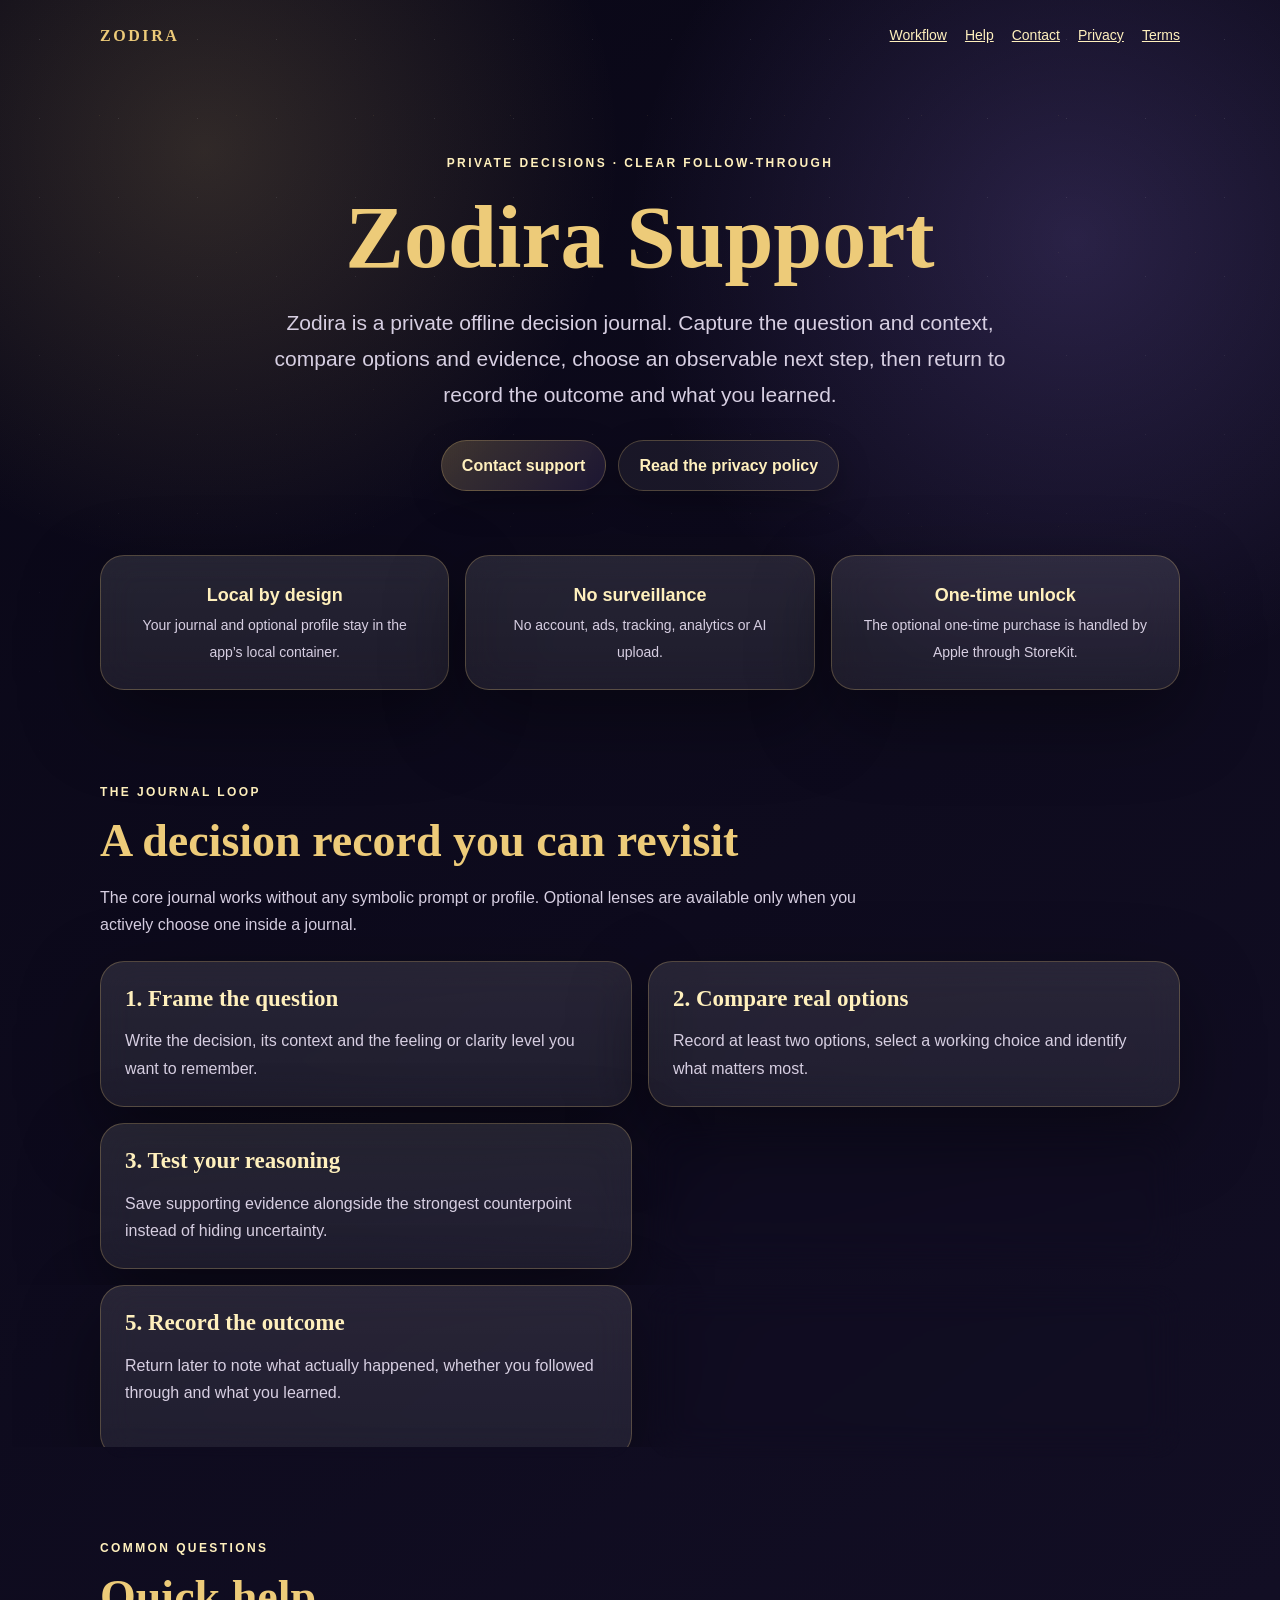
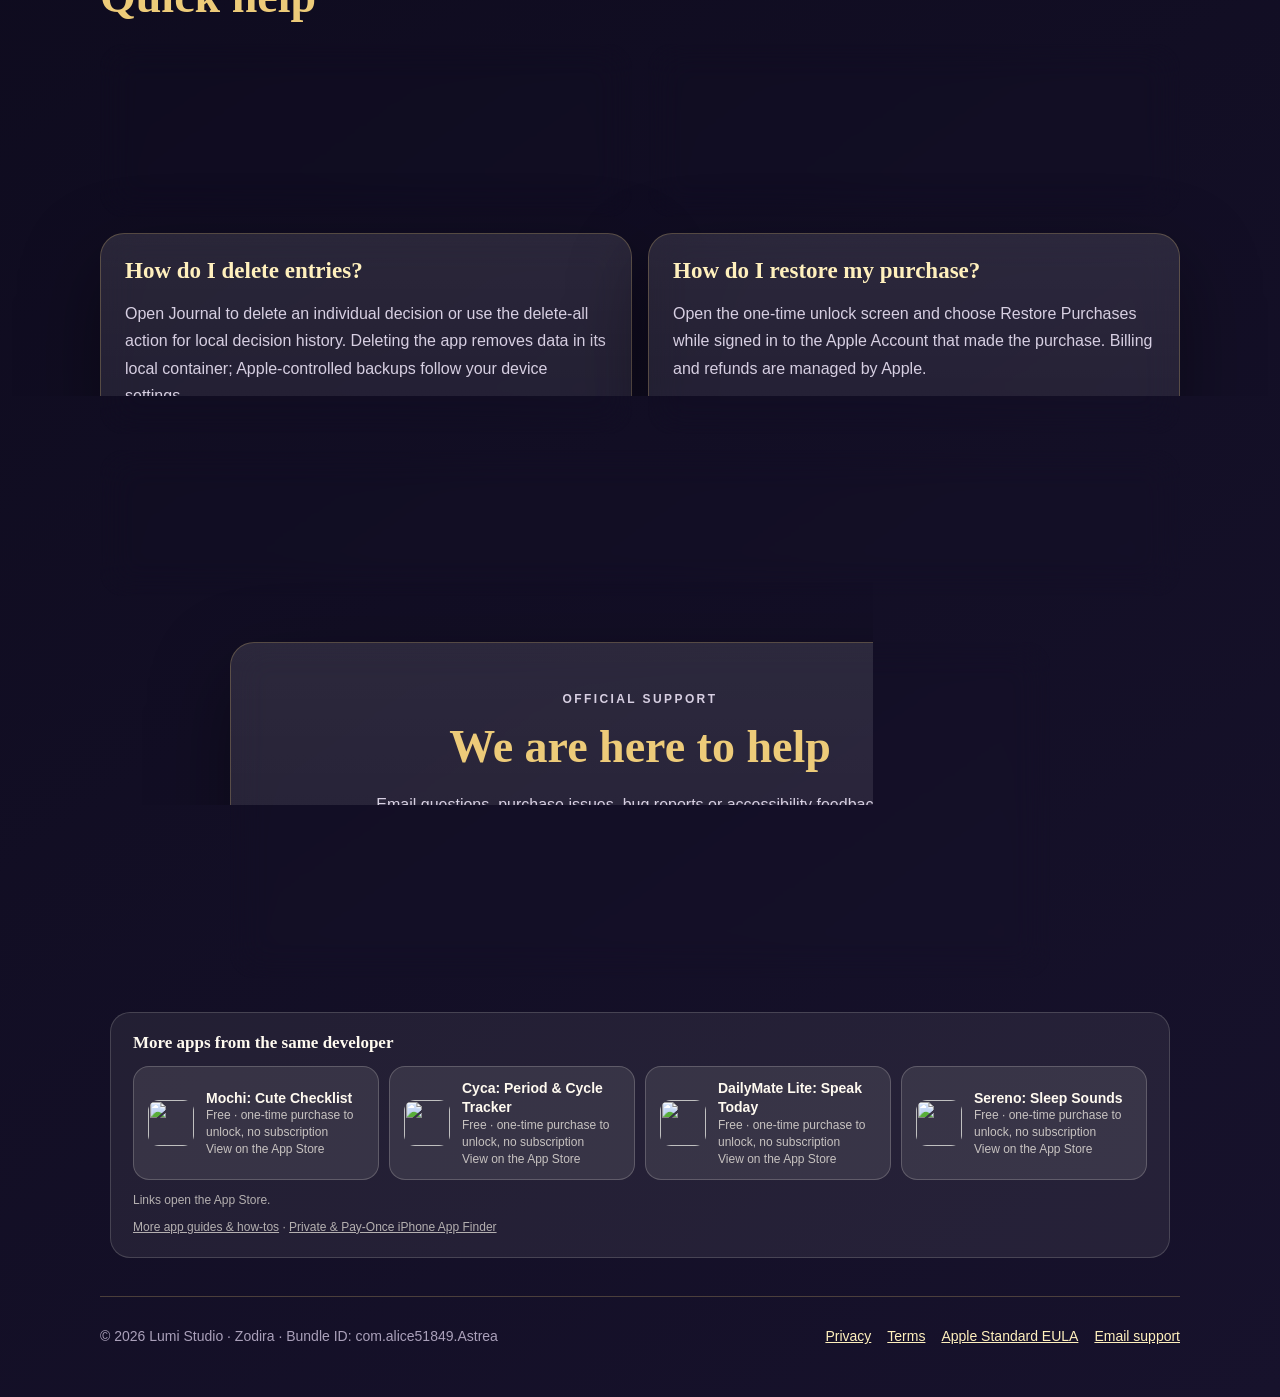
==== commit 3a65b6ae: "Add cross-promo footer: more apps from the same developer" ====
--- a/index.html
+++ b/index.html
@@ -78,7 +78,7 @@
       </section>
     </main>
 
-    <!-- ls-family:start --><section aria-label="More apps from the same developer" style="max-width:1060px;margin:34px auto 26px;padding:20px 22px;background:rgba(127,127,127,.08);background:color-mix(in srgb, currentColor 7%, transparent);border:1px solid rgba(127,127,127,.18);border-color:color-mix(in srgb, currentColor 16%, transparent);border-radius:20px;font-family:inherit;color:inherit;text-align:left"><h2 style="margin:0 0 14px;font-size:17px;color:inherit">More apps from the same developer</h2><div style="display:grid;grid-template-columns:repeat(auto-fit,minmax(240px,1fr));gap:10px"><a href="https://apps.apple.com/app/id6785004775?pt=118326163&amp;ct=sup_astrea&amp;mt=8" rel="noopener" style="display:flex;align-items:center;gap:12px;padding:12px 14px;background:rgba(127,127,127,.10);background:color-mix(in srgb, currentColor 9%, transparent);border:1px solid rgba(127,127,127,.22);border-color:color-mix(in srgb, currentColor 20%, transparent);border-radius:16px;text-decoration:none;color:inherit;min-width:0;text-align:left"><img src="https://is1-ssl.mzstatic.com/image/thumb/Purple211/v4/b7/60/67/b76067fe-738a-e88b-e974-69c1c113c361/AppIcon-0-0-1x_U007epad-0-1-85-220.png/100x100bb.jpg" alt="" width="46" height="46" loading="lazy" style="border-radius:11px;flex:0 0 auto" /><span style="min-width:0"><strong style="display:block;font-size:14px;line-height:1.35">Mochi: Cute Checklist</strong><span style="display:block;font-size:12px;line-height:1.4;opacity:.72">Free · one-time purchase to unlock, no subscription</span><span style="display:block;font-size:12px;line-height:1.4;opacity:.72">View on the App Store</span></span></a><a href="https://apps.apple.com/app/id6782251621?pt=118326163&amp;ct=sup_astrea&amp;mt=8" rel="noopener" style="display:flex;align-items:center;gap:12px;padding:12px 14px;background:rgba(127,127,127,.10);background:color-mix(in srgb, currentColor 9%, transparent);border:1px solid rgba(127,127,127,.22);border-color:color-mix(in srgb, currentColor 20%, transparent);border-radius:16px;text-decoration:none;color:inherit;min-width:0;text-align:left"><img src="https://is1-ssl.mzstatic.com/image/thumb/Purple211/v4/b9/1e/55/b91e559c-49f3-3cf8-45e7-f8ae84df72b8/AppIcon-0-0-1x_U007epad-0-1-85-220.png/100x100bb.jpg" alt="" width="46" height="46" loading="lazy" style="border-radius:11px;flex:0 0 auto" /><span style="min-width:0"><strong style="display:block;font-size:14px;line-height:1.35">Cyca: Period &amp; Cycle Tracker</strong><span style="display:block;font-size:12px;line-height:1.4;opacity:.72">Free · one-time purchase to unlock, no subscription</span><span style="display:block;font-size:12px;line-height:1.4;opacity:.72">View on the App Store</span></span></a><a href="https://apps.apple.com/app/id6794725568?pt=118326163&amp;ct=sup_astrea&amp;mt=8" rel="noopener" style="display:flex;align-items:center;gap:12px;padding:12px 14px;background:rgba(127,127,127,.10);background:color-mix(in srgb, currentColor 9%, transparent);border:1px solid rgba(127,127,127,.22);border-color:color-mix(in srgb, currentColor 20%, transparent);border-radius:16px;text-decoration:none;color:inherit;min-width:0;text-align:left"><img src="https://is1-ssl.mzstatic.com/image/thumb/Purple221/v4/ab/4a/d1/ab4ad140-555a-d151-0376-15e7f0c6dd47/AppIcon-0-0-1x_U007epad-0-1-85-220.png/100x100bb.jpg" alt="" width="46" height="46" loading="lazy" style="border-radius:11px;flex:0 0 auto" /><span style="min-width:0"><strong style="display:block;font-size:14px;line-height:1.35">DailyMate Lite: Speak Today</strong><span style="display:block;font-size:12px;line-height:1.4;opacity:.72">Free · one-time purchase to unlock, no subscription</span><span style="display:block;font-size:12px;line-height:1.4;opacity:.72">View on the App Store</span></span></a><a href="https://apps.apple.com/app/id6788236641?pt=118326163&amp;ct=sup_astrea&amp;mt=8" rel="noopener" style="display:flex;align-items:center;gap:12px;padding:12px 14px;background:rgba(127,127,127,.10);background:color-mix(in srgb, currentColor 9%, transparent);border:1px solid rgba(127,127,127,.22);border-color:color-mix(in srgb, currentColor 20%, transparent);border-radius:16px;text-decoration:none;color:inherit;min-width:0;text-align:left"><img src="https://is1-ssl.mzstatic.com/image/thumb/Purple221/v4/61/69/a5/6169a534-a162-db6a-7e1a-c1946e43ea26/AppIcon-0-0-1x_U007epad-0-1-85-220.png/100x100bb.jpg" alt="" width="46" height="46" loading="lazy" style="border-radius:11px;flex:0 0 auto" /><span style="min-width:0"><strong style="display:block;font-size:14px;line-height:1.35">Sereno: Sleep Sounds</strong><span style="display:block;font-size:12px;line-height:1.4;opacity:.72">Free · one-time purchase to unlock, no subscription</span><span style="display:block;font-size:12px;line-height:1.4;opacity:.72">View on the App Store</span></span></a></div><p style="margin:10px 0 0;font-size:12px;opacity:.66">Links open the App Store.</p><p style="margin:6px 0 0;font-size:12px;opacity:.66;line-height:1.7"><a href="https://open.cait518.cc/ios-app-guide/en-US/?utm_source=support_site&amp;utm_medium=family_module&amp;utm_campaign=sup_astrea" rel="noopener" style="color:inherit;text-decoration:underline">More app guides &amp; how-tos</a> · <a href="https://open.cait518.cc/ios-app-guide/en-US/tools/private-pay-once-iphone-app-finder.html?utm_source=support_site&amp;utm_medium=family_module&amp;utm_campaign=sup_astrea" rel="noopener" style="color:inherit;text-decoration:underline">Private &amp; Pay-Once iPhone App Finder</a></p></section><!-- ls-family:end -->
+    <!-- ls-family:start --><section aria-label="More apps from the same developer" style="max-width:1060px;margin:34px auto 26px;padding:20px 22px;background:rgba(127,127,127,.08);background:color-mix(in srgb, currentColor 7%, transparent);border:1px solid rgba(127,127,127,.18);border-color:color-mix(in srgb, currentColor 16%, transparent);border-radius:20px;font-family:inherit;color:inherit;text-align:left"><h2 style="margin:0 0 14px;font-size:17px;color:inherit">More apps from the same developer</h2><div style="display:grid;grid-template-columns:repeat(auto-fit,minmax(240px,1fr));gap:10px"><a href="https://apps.apple.com/app/id6785004775?pt=118326163&amp;ct=sup_astrea&amp;mt=8" rel="noopener" style="display:flex;align-items:center;gap:12px;padding:12px 14px;background:rgba(127,127,127,.10);background:color-mix(in srgb, currentColor 9%, transparent);border:1px solid rgba(127,127,127,.22);border-color:color-mix(in srgb, currentColor 20%, transparent);border-radius:16px;text-decoration:none;color:inherit;min-width:0;text-align:left"><img src="https://is1-ssl.mzstatic.com/image/thumb/Purple211/v4/7b/69/47/7b6947f1-10d4-8349-008f-c06c684925c1/AppIcon-0-0-1x_U007epad-0-1-85-220.png/100x100bb.jpg" alt="" width="46" height="46" loading="lazy" style="border-radius:11px;flex:0 0 auto" /><span style="min-width:0"><strong style="display:block;font-size:14px;line-height:1.35">Mochi: Cute Checklist</strong><span style="display:block;font-size:12px;line-height:1.4;opacity:.72">Free · one-time purchase to unlock, no subscription</span><span style="display:block;font-size:12px;line-height:1.4;opacity:.72">View on the App Store</span></span></a><a href="https://apps.apple.com/app/id6782251621?pt=118326163&amp;ct=sup_astrea&amp;mt=8" rel="noopener" style="display:flex;align-items:center;gap:12px;padding:12px 14px;background:rgba(127,127,127,.10);background:color-mix(in srgb, currentColor 9%, transparent);border:1px solid rgba(127,127,127,.22);border-color:color-mix(in srgb, currentColor 20%, transparent);border-radius:16px;text-decoration:none;color:inherit;min-width:0;text-align:left"><img src="https://is1-ssl.mzstatic.com/image/thumb/Purple221/v4/ec/a6/86/eca686a7-9d06-7db6-c80a-d11ee3f2d3cb/AppIcon-0-0-1x_U007epad-0-1-85-220.png/100x100bb.jpg" alt="" width="46" height="46" loading="lazy" style="border-radius:11px;flex:0 0 auto" /><span style="min-width:0"><strong style="display:block;font-size:14px;line-height:1.35">Cyca: Period &amp; Cycle Tracker</strong><span style="display:block;font-size:12px;line-height:1.4;opacity:.72">Free · one-time purchase to unlock, no subscription</span><span style="display:block;font-size:12px;line-height:1.4;opacity:.72">View on the App Store</span></span></a><a href="https://apps.apple.com/app/id6794725568?pt=118326163&amp;ct=sup_astrea&amp;mt=8" rel="noopener" style="display:flex;align-items:center;gap:12px;padding:12px 14px;background:rgba(127,127,127,.10);background:color-mix(in srgb, currentColor 9%, transparent);border:1px solid rgba(127,127,127,.22);border-color:color-mix(in srgb, currentColor 20%, transparent);border-radius:16px;text-decoration:none;color:inherit;min-width:0;text-align:left"><img src="https://is1-ssl.mzstatic.com/image/thumb/Purple221/v4/ab/4a/d1/ab4ad140-555a-d151-0376-15e7f0c6dd47/AppIcon-0-0-1x_U007epad-0-1-85-220.png/100x100bb.jpg" alt="" width="46" height="46" loading="lazy" style="border-radius:11px;flex:0 0 auto" /><span style="min-width:0"><strong style="display:block;font-size:14px;line-height:1.35">DailyMate Lite: Speak Today</strong><span style="display:block;font-size:12px;line-height:1.4;opacity:.72">Free · one-time purchase to unlock, no subscription</span><span style="display:block;font-size:12px;line-height:1.4;opacity:.72">View on the App Store</span></span></a><a href="https://apps.apple.com/app/id6788236641?pt=118326163&amp;ct=sup_astrea&amp;mt=8" rel="noopener" style="display:flex;align-items:center;gap:12px;padding:12px 14px;background:rgba(127,127,127,.10);background:color-mix(in srgb, currentColor 9%, transparent);border:1px solid rgba(127,127,127,.22);border-color:color-mix(in srgb, currentColor 20%, transparent);border-radius:16px;text-decoration:none;color:inherit;min-width:0;text-align:left"><img src="https://is1-ssl.mzstatic.com/image/thumb/Purple221/v4/61/69/a5/6169a534-a162-db6a-7e1a-c1946e43ea26/AppIcon-0-0-1x_U007epad-0-1-85-220.png/100x100bb.jpg" alt="" width="46" height="46" loading="lazy" style="border-radius:11px;flex:0 0 auto" /><span style="min-width:0"><strong style="display:block;font-size:14px;line-height:1.35">Sereno: Sleep Sounds</strong><span style="display:block;font-size:12px;line-height:1.4;opacity:.72">Free · one-time purchase to unlock, no subscription</span><span style="display:block;font-size:12px;line-height:1.4;opacity:.72">View on the App Store</span></span></a></div><p style="margin:10px 0 0;font-size:12px;opacity:.66">Links open the App Store.</p><p style="margin:6px 0 0;font-size:12px;opacity:.66;line-height:1.7"><a href="https://open.cait518.cc/ios-app-guide/en-US/?utm_source=support_site&amp;utm_medium=family_module&amp;utm_campaign=sup_astrea" rel="noopener" style="color:inherit;text-decoration:underline">More app guides &amp; how-tos</a> · <a href="https://open.cait518.cc/ios-app-guide/en-US/tools/private-pay-once-iphone-app-finder.html?utm_source=support_site&amp;utm_medium=family_module&amp;utm_campaign=sup_astrea" rel="noopener" style="color:inherit;text-decoration:underline">Private &amp; Pay-Once iPhone App Finder</a></p></section><!-- ls-family:end -->
 <footer class="site-footer">
       <span>© 2026 Lumi Studio · Zodira · Bundle ID: com.alice51849.Astrea</span>
       <div class="footer-links">
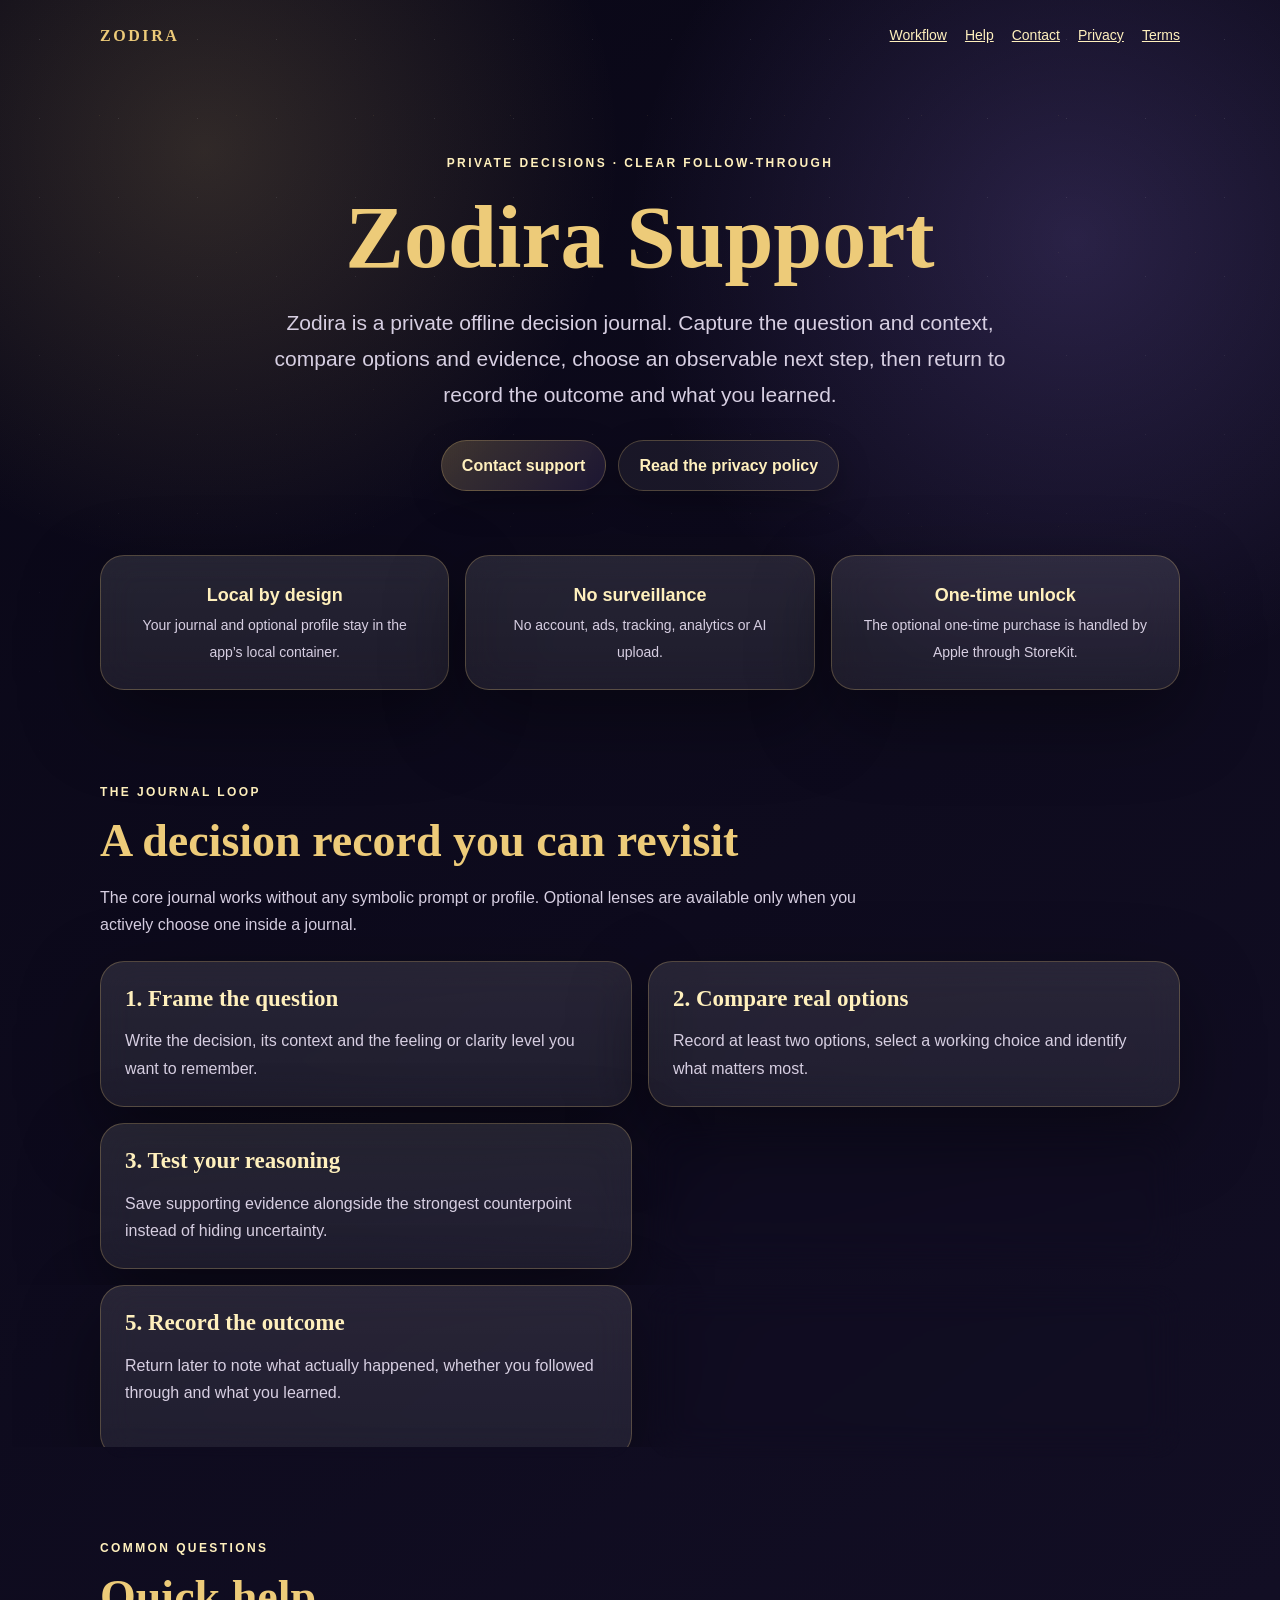
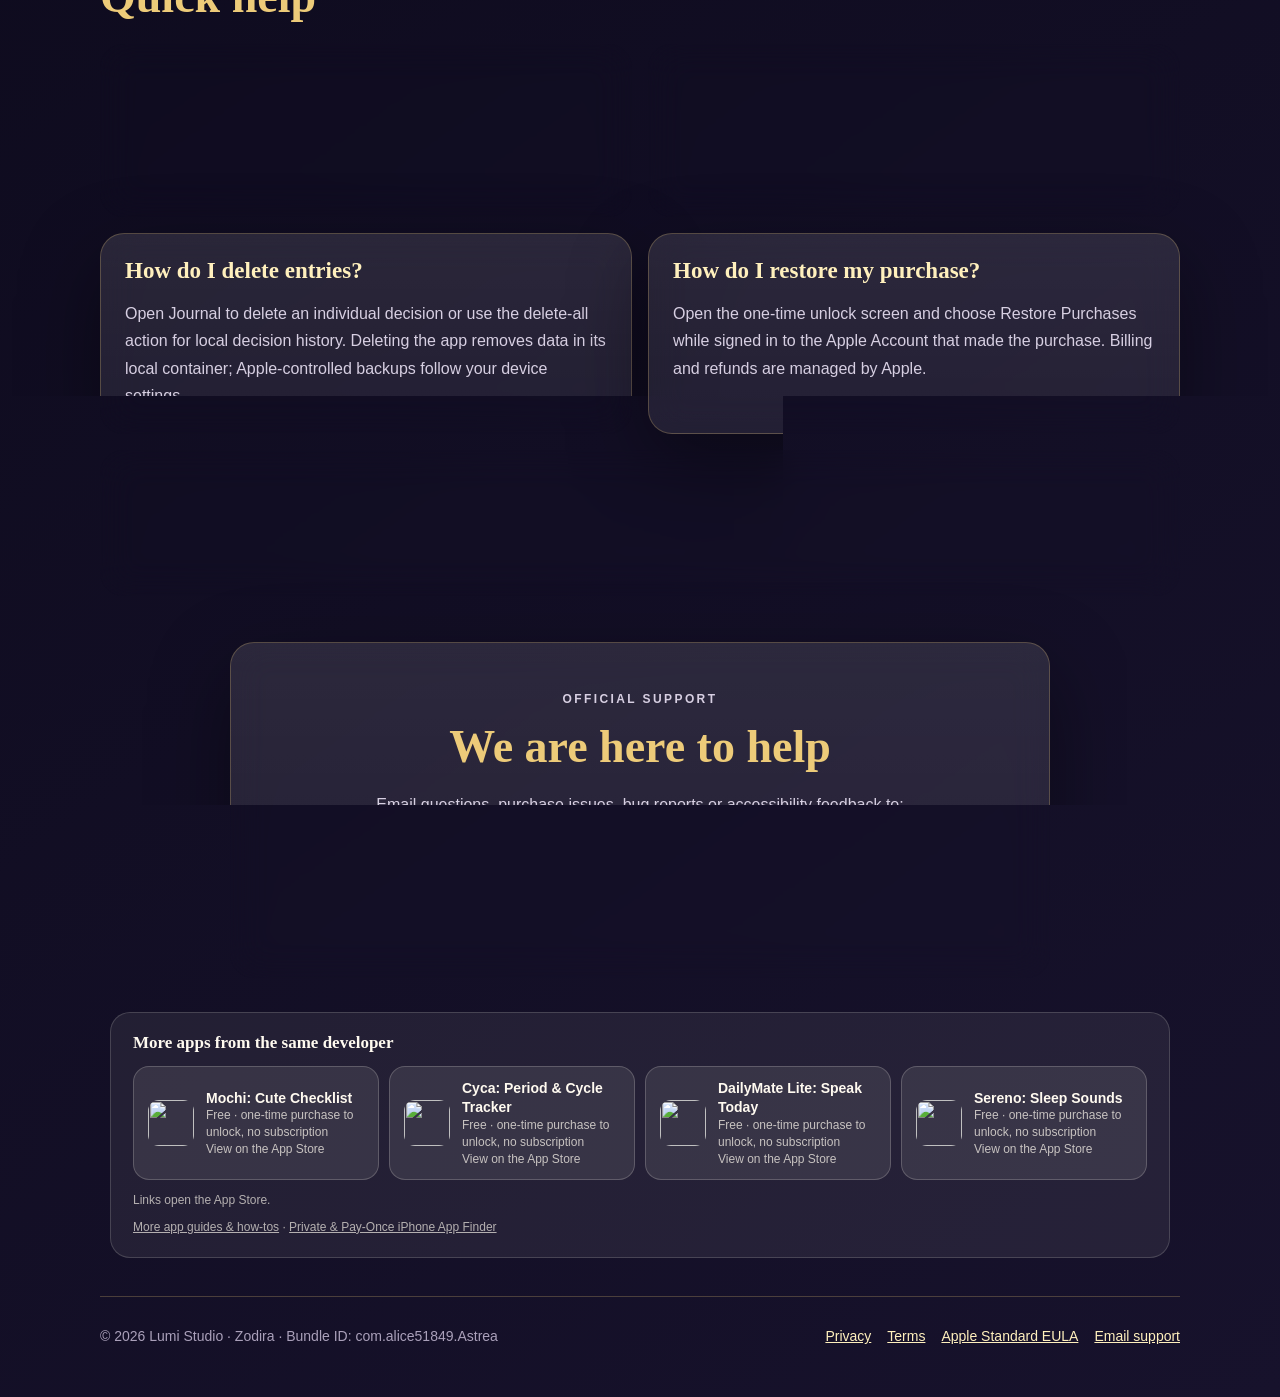
==== commit 73058991: "Add cross-promo footer: more apps from the same developer" ====
--- a/index.html
+++ b/index.html
@@ -78,7 +78,7 @@
       </section>
     </main>
 
-    <!-- ls-family:start --><section aria-label="More apps from the same developer" style="max-width:1060px;margin:34px auto 26px;padding:20px 22px;background:rgba(127,127,127,.08);background:color-mix(in srgb, currentColor 7%, transparent);border:1px solid rgba(127,127,127,.18);border-color:color-mix(in srgb, currentColor 16%, transparent);border-radius:20px;font-family:inherit;color:inherit;text-align:left"><h2 style="margin:0 0 14px;font-size:17px;color:inherit">More apps from the same developer</h2><div style="display:grid;grid-template-columns:repeat(auto-fit,minmax(240px,1fr));gap:10px"><a href="https://apps.apple.com/app/id6785004775?pt=118326163&amp;ct=sup_astrea&amp;mt=8" rel="noopener" style="display:flex;align-items:center;gap:12px;padding:12px 14px;background:rgba(127,127,127,.10);background:color-mix(in srgb, currentColor 9%, transparent);border:1px solid rgba(127,127,127,.22);border-color:color-mix(in srgb, currentColor 20%, transparent);border-radius:16px;text-decoration:none;color:inherit;min-width:0;text-align:left"><img src="https://is1-ssl.mzstatic.com/image/thumb/Purple211/v4/7b/69/47/7b6947f1-10d4-8349-008f-c06c684925c1/AppIcon-0-0-1x_U007epad-0-1-85-220.png/100x100bb.jpg" alt="" width="46" height="46" loading="lazy" style="border-radius:11px;flex:0 0 auto" /><span style="min-width:0"><strong style="display:block;font-size:14px;line-height:1.35">Mochi: Cute Checklist</strong><span style="display:block;font-size:12px;line-height:1.4;opacity:.72">Free · one-time purchase to unlock, no subscription</span><span style="display:block;font-size:12px;line-height:1.4;opacity:.72">View on the App Store</span></span></a><a href="https://apps.apple.com/app/id6782251621?pt=118326163&amp;ct=sup_astrea&amp;mt=8" rel="noopener" style="display:flex;align-items:center;gap:12px;padding:12px 14px;background:rgba(127,127,127,.10);background:color-mix(in srgb, currentColor 9%, transparent);border:1px solid rgba(127,127,127,.22);border-color:color-mix(in srgb, currentColor 20%, transparent);border-radius:16px;text-decoration:none;color:inherit;min-width:0;text-align:left"><img src="https://is1-ssl.mzstatic.com/image/thumb/Purple221/v4/ec/a6/86/eca686a7-9d06-7db6-c80a-d11ee3f2d3cb/AppIcon-0-0-1x_U007epad-0-1-85-220.png/100x100bb.jpg" alt="" width="46" height="46" loading="lazy" style="border-radius:11px;flex:0 0 auto" /><span style="min-width:0"><strong style="display:block;font-size:14px;line-height:1.35">Cyca: Period &amp; Cycle Tracker</strong><span style="display:block;font-size:12px;line-height:1.4;opacity:.72">Free · one-time purchase to unlock, no subscription</span><span style="display:block;font-size:12px;line-height:1.4;opacity:.72">View on the App Store</span></span></a><a href="https://apps.apple.com/app/id6794725568?pt=118326163&amp;ct=sup_astrea&amp;mt=8" rel="noopener" style="display:flex;align-items:center;gap:12px;padding:12px 14px;background:rgba(127,127,127,.10);background:color-mix(in srgb, currentColor 9%, transparent);border:1px solid rgba(127,127,127,.22);border-color:color-mix(in srgb, currentColor 20%, transparent);border-radius:16px;text-decoration:none;color:inherit;min-width:0;text-align:left"><img src="https://is1-ssl.mzstatic.com/image/thumb/Purple221/v4/ab/4a/d1/ab4ad140-555a-d151-0376-15e7f0c6dd47/AppIcon-0-0-1x_U007epad-0-1-85-220.png/100x100bb.jpg" alt="" width="46" height="46" loading="lazy" style="border-radius:11px;flex:0 0 auto" /><span style="min-width:0"><strong style="display:block;font-size:14px;line-height:1.35">DailyMate Lite: Speak Today</strong><span style="display:block;font-size:12px;line-height:1.4;opacity:.72">Free · one-time purchase to unlock, no subscription</span><span style="display:block;font-size:12px;line-height:1.4;opacity:.72">View on the App Store</span></span></a><a href="https://apps.apple.com/app/id6788236641?pt=118326163&amp;ct=sup_astrea&amp;mt=8" rel="noopener" style="display:flex;align-items:center;gap:12px;padding:12px 14px;background:rgba(127,127,127,.10);background:color-mix(in srgb, currentColor 9%, transparent);border:1px solid rgba(127,127,127,.22);border-color:color-mix(in srgb, currentColor 20%, transparent);border-radius:16px;text-decoration:none;color:inherit;min-width:0;text-align:left"><img src="https://is1-ssl.mzstatic.com/image/thumb/Purple221/v4/61/69/a5/6169a534-a162-db6a-7e1a-c1946e43ea26/AppIcon-0-0-1x_U007epad-0-1-85-220.png/100x100bb.jpg" alt="" width="46" height="46" loading="lazy" style="border-radius:11px;flex:0 0 auto" /><span style="min-width:0"><strong style="display:block;font-size:14px;line-height:1.35">Sereno: Sleep Sounds</strong><span style="display:block;font-size:12px;line-height:1.4;opacity:.72">Free · one-time purchase to unlock, no subscription</span><span style="display:block;font-size:12px;line-height:1.4;opacity:.72">View on the App Store</span></span></a></div><p style="margin:10px 0 0;font-size:12px;opacity:.66">Links open the App Store.</p><p style="margin:6px 0 0;font-size:12px;opacity:.66;line-height:1.7"><a href="https://open.cait518.cc/ios-app-guide/en-US/?utm_source=support_site&amp;utm_medium=family_module&amp;utm_campaign=sup_astrea" rel="noopener" style="color:inherit;text-decoration:underline">More app guides &amp; how-tos</a> · <a href="https://open.cait518.cc/ios-app-guide/en-US/tools/private-pay-once-iphone-app-finder.html?utm_source=support_site&amp;utm_medium=family_module&amp;utm_campaign=sup_astrea" rel="noopener" style="color:inherit;text-decoration:underline">Private &amp; Pay-Once iPhone App Finder</a></p></section><!-- ls-family:end -->
+    <!-- ls-family:start --><section aria-label="More apps from the same developer" style="max-width:1060px;margin:34px auto 26px;padding:20px 22px;background:rgba(127,127,127,.08);background:color-mix(in srgb, currentColor 7%, transparent);border:1px solid rgba(127,127,127,.18);border-color:color-mix(in srgb, currentColor 16%, transparent);border-radius:20px;font-family:inherit;color:inherit;text-align:left"><h2 style="margin:0 0 14px;font-size:17px;color:inherit">More apps from the same developer</h2><div style="display:grid;grid-template-columns:repeat(auto-fit,minmax(240px,1fr));gap:10px"><a href="https://apps.apple.com/app/id6785004775?pt=118326163&amp;ct=sup_astrea&amp;mt=8" rel="noopener" style="display:flex;align-items:center;gap:12px;padding:12px 14px;background:rgba(127,127,127,.10);background:color-mix(in srgb, currentColor 9%, transparent);border:1px solid rgba(127,127,127,.22);border-color:color-mix(in srgb, currentColor 20%, transparent);border-radius:16px;text-decoration:none;color:inherit;min-width:0;text-align:left"><img src="https://is1-ssl.mzstatic.com/image/thumb/Purple211/v4/7b/69/47/7b6947f1-10d4-8349-008f-c06c684925c1/AppIcon-0-0-1x_U007epad-0-1-85-220.png/100x100bb.jpg" alt="" width="46" height="46" loading="lazy" style="border-radius:11px;flex:0 0 auto" /><span style="min-width:0"><strong style="display:block;font-size:14px;line-height:1.35">Mochi: Cute Checklist</strong><span style="display:block;font-size:12px;line-height:1.4;opacity:.72">Free · one-time purchase to unlock, no subscription</span><span style="display:block;font-size:12px;line-height:1.4;opacity:.72">View on the App Store</span></span></a><a href="https://apps.apple.com/app/id6782251621?pt=118326163&amp;ct=sup_astrea&amp;mt=8" rel="noopener" style="display:flex;align-items:center;gap:12px;padding:12px 14px;background:rgba(127,127,127,.10);background:color-mix(in srgb, currentColor 9%, transparent);border:1px solid rgba(127,127,127,.22);border-color:color-mix(in srgb, currentColor 20%, transparent);border-radius:16px;text-decoration:none;color:inherit;min-width:0;text-align:left"><img src="https://is1-ssl.mzstatic.com/image/thumb/Purple221/v4/ec/a6/86/eca686a7-9d06-7db6-c80a-d11ee3f2d3cb/AppIcon-0-0-1x_U007epad-0-1-85-220.png/100x100bb.jpg" alt="" width="46" height="46" loading="lazy" style="border-radius:11px;flex:0 0 auto" /><span style="min-width:0"><strong style="display:block;font-size:14px;line-height:1.35">Cyca: Period &amp; Cycle Tracker</strong><span style="display:block;font-size:12px;line-height:1.4;opacity:.72">Free · one-time purchase to unlock, no subscription</span><span style="display:block;font-size:12px;line-height:1.4;opacity:.72">View on the App Store</span></span></a><a href="https://apps.apple.com/app/id6794725568?pt=118326163&amp;ct=sup_astrea&amp;mt=8" rel="noopener" style="display:flex;align-items:center;gap:12px;padding:12px 14px;background:rgba(127,127,127,.10);background:color-mix(in srgb, currentColor 9%, transparent);border:1px solid rgba(127,127,127,.22);border-color:color-mix(in srgb, currentColor 20%, transparent);border-radius:16px;text-decoration:none;color:inherit;min-width:0;text-align:left"><img src="https://is1-ssl.mzstatic.com/image/thumb/Purple221/v4/ab/4a/d1/ab4ad140-555a-d151-0376-15e7f0c6dd47/AppIcon-0-0-1x_U007epad-0-1-85-220.png/100x100bb.jpg" alt="" width="46" height="46" loading="lazy" style="border-radius:11px;flex:0 0 auto" /><span style="min-width:0"><strong style="display:block;font-size:14px;line-height:1.35">DailyMate Lite: Speak Today</strong><span style="display:block;font-size:12px;line-height:1.4;opacity:.72">Free · one-time purchase to unlock, no subscription</span><span style="display:block;font-size:12px;line-height:1.4;opacity:.72">View on the App Store</span></span></a><a href="https://apps.apple.com/app/id6788236641?pt=118326163&amp;ct=sup_astrea&amp;mt=8" rel="noopener" style="display:flex;align-items:center;gap:12px;padding:12px 14px;background:rgba(127,127,127,.10);background:color-mix(in srgb, currentColor 9%, transparent);border:1px solid rgba(127,127,127,.22);border-color:color-mix(in srgb, currentColor 20%, transparent);border-radius:16px;text-decoration:none;color:inherit;min-width:0;text-align:left"><img src="https://is1-ssl.mzstatic.com/image/thumb/Purple221/v4/fc/da/73/fcda73bc-c6c5-c392-3b99-04ad1b7ee32f/AppIcon-0-0-1x_U007epad-0-1-85-220.png/100x100bb.jpg" alt="" width="46" height="46" loading="lazy" style="border-radius:11px;flex:0 0 auto" /><span style="min-width:0"><strong style="display:block;font-size:14px;line-height:1.35">Sereno: Sleep Sounds</strong><span style="display:block;font-size:12px;line-height:1.4;opacity:.72">Free · one-time purchase to unlock, no subscription</span><span style="display:block;font-size:12px;line-height:1.4;opacity:.72">View on the App Store</span></span></a></div><p style="margin:10px 0 0;font-size:12px;opacity:.66">Links open the App Store.</p><p style="margin:6px 0 0;font-size:12px;opacity:.66;line-height:1.7"><a href="https://open.cait518.cc/ios-app-guide/en-US/?utm_source=support_site&amp;utm_medium=family_module&amp;utm_campaign=sup_astrea" rel="noopener" style="color:inherit;text-decoration:underline">More app guides &amp; how-tos</a> · <a href="https://open.cait518.cc/ios-app-guide/en-US/tools/private-pay-once-iphone-app-finder.html?utm_source=support_site&amp;utm_medium=family_module&amp;utm_campaign=sup_astrea" rel="noopener" style="color:inherit;text-decoration:underline">Private &amp; Pay-Once iPhone App Finder</a></p></section><!-- ls-family:end -->
 <footer class="site-footer">
       <span>© 2026 Lumi Studio · Zodira · Bundle ID: com.alice51849.Astrea</span>
       <div class="footer-links">
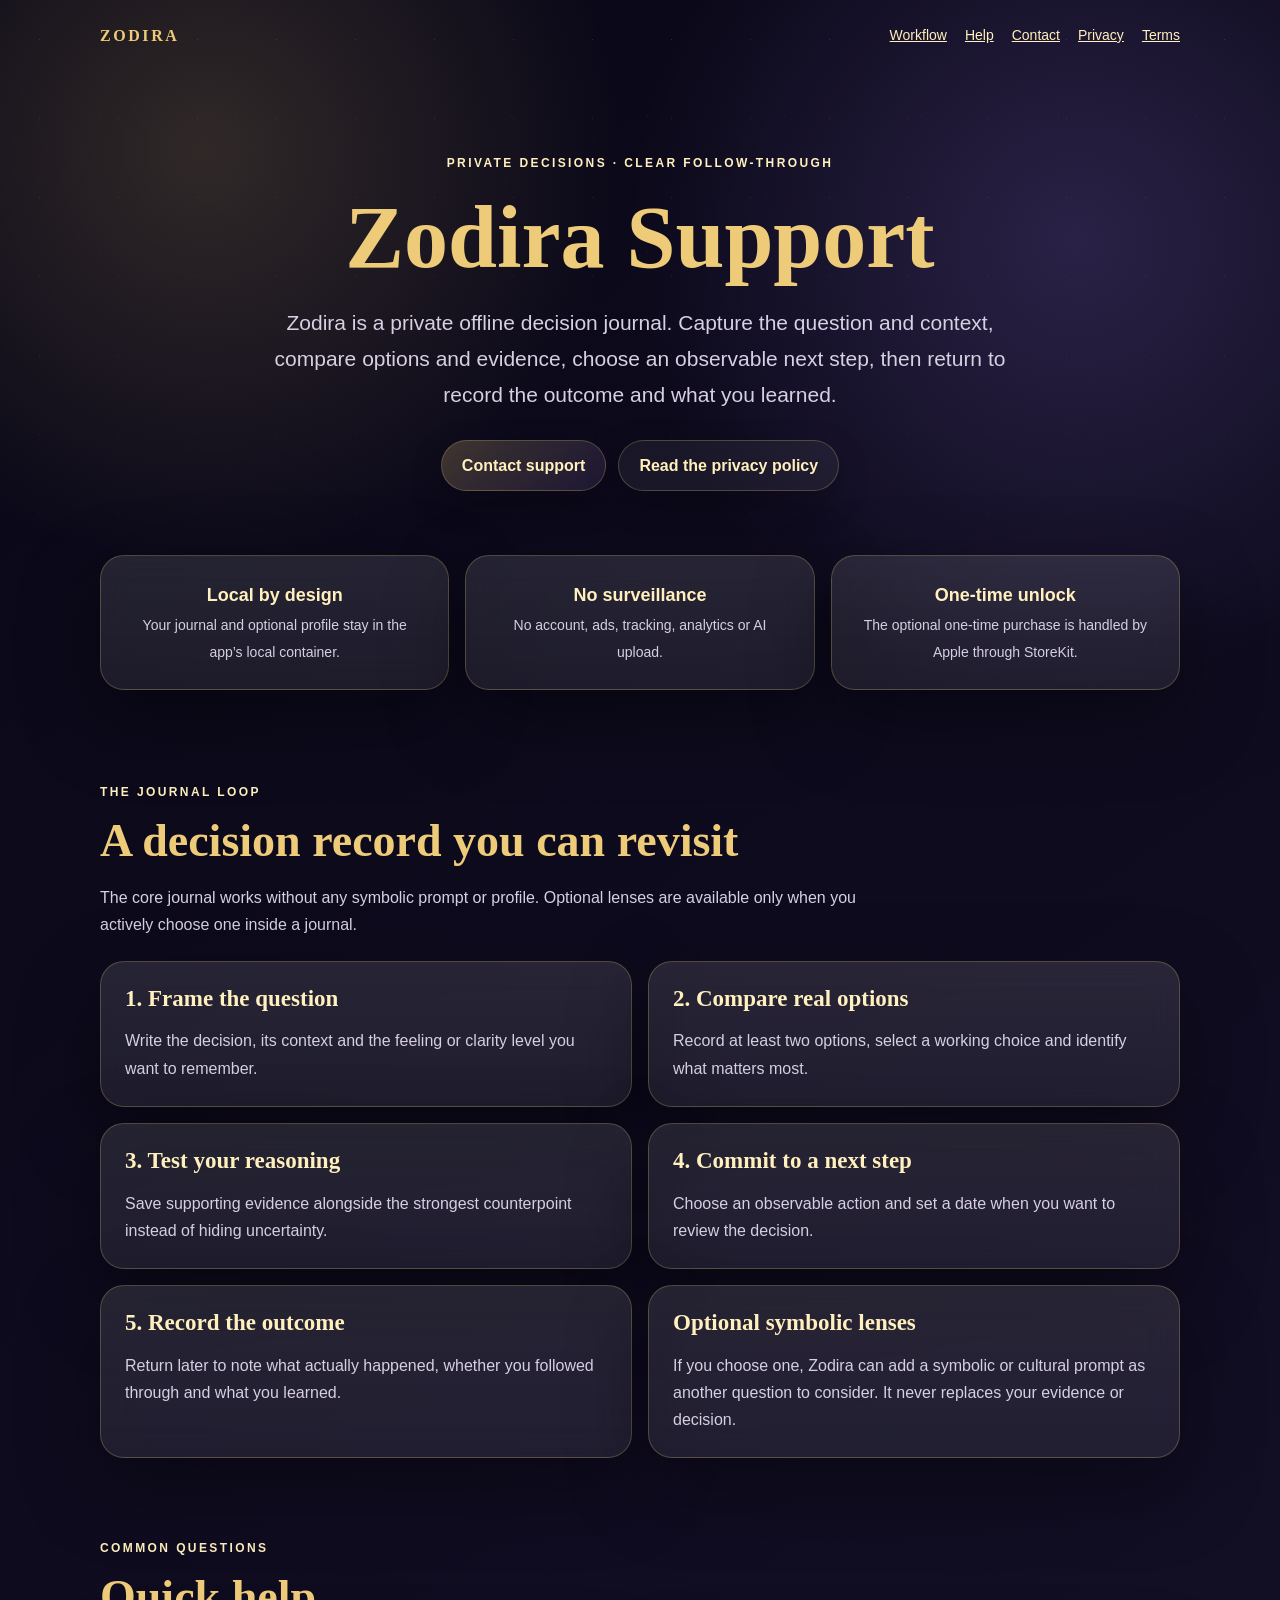
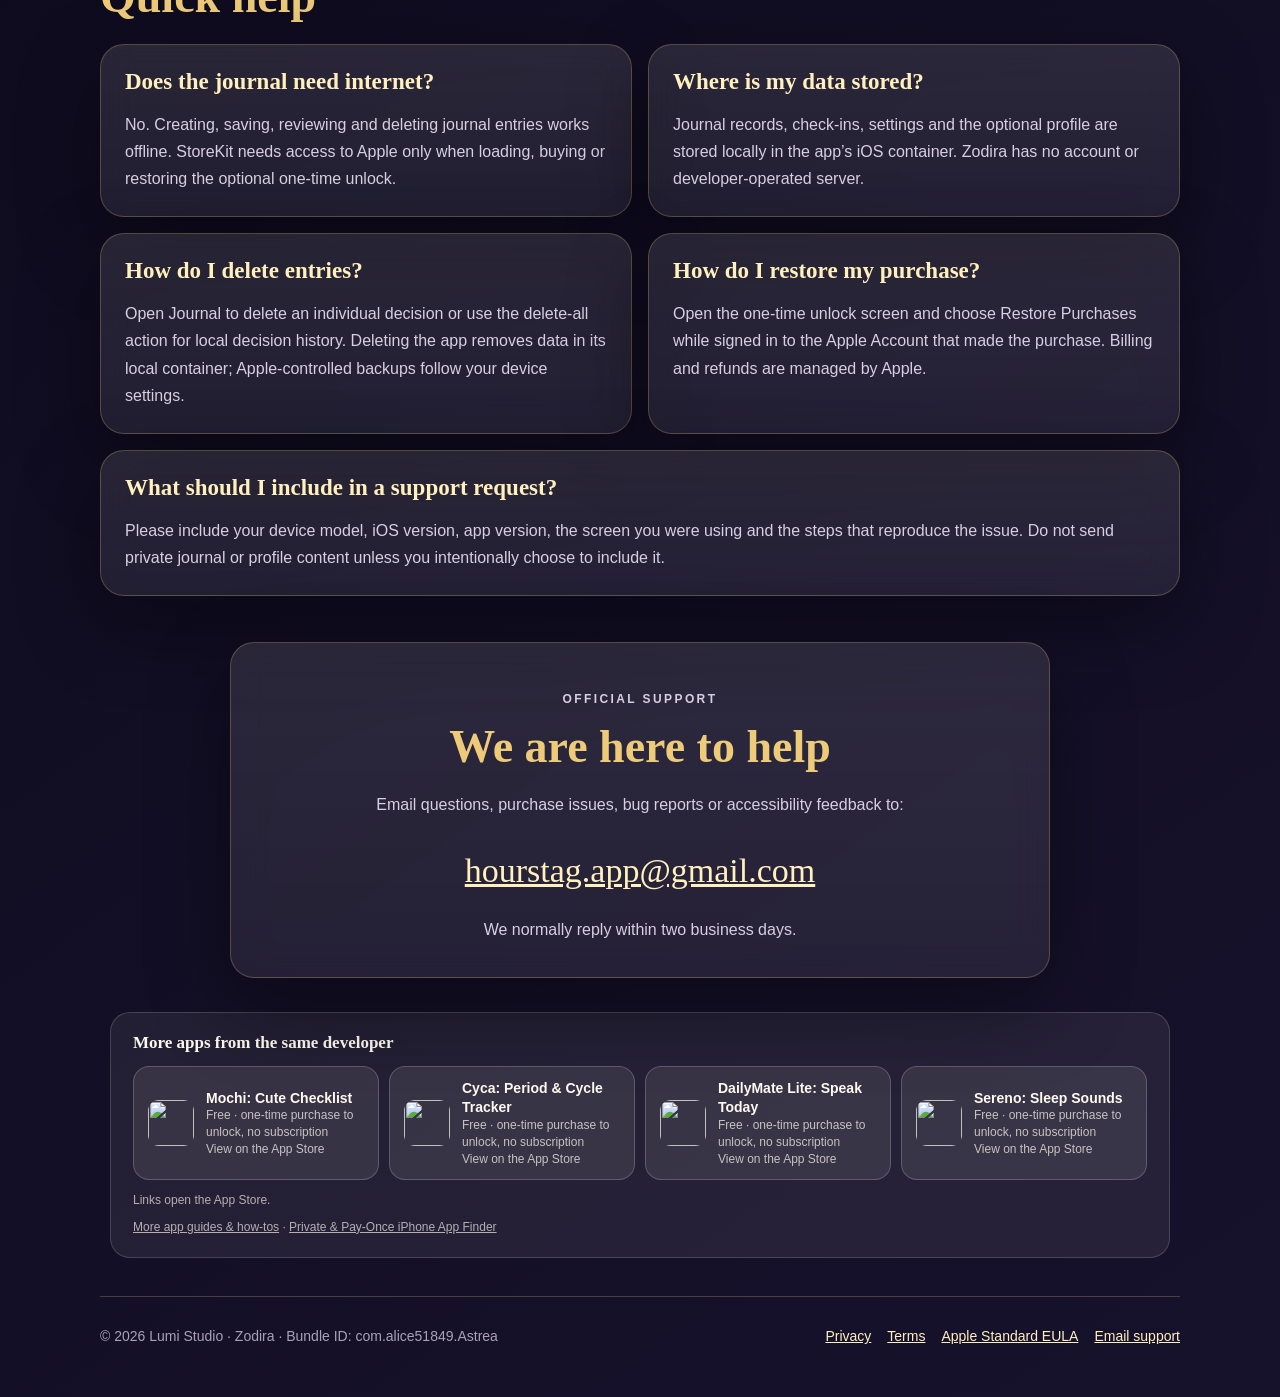
==== commit b2972a56: "Add cross-promo footer: more apps from the same developer" ====
--- a/index.html
+++ b/index.html
@@ -78,7 +78,7 @@
       </section>
     </main>
 
-    <!-- ls-family:start --><section aria-label="More apps from the same developer" style="max-width:1060px;margin:34px auto 26px;padding:20px 22px;background:rgba(127,127,127,.08);background:color-mix(in srgb, currentColor 7%, transparent);border:1px solid rgba(127,127,127,.18);border-color:color-mix(in srgb, currentColor 16%, transparent);border-radius:20px;font-family:inherit;color:inherit;text-align:left"><h2 style="margin:0 0 14px;font-size:17px;color:inherit">More apps from the same developer</h2><div style="display:grid;grid-template-columns:repeat(auto-fit,minmax(240px,1fr));gap:10px"><a href="https://apps.apple.com/app/id6785004775?pt=118326163&amp;ct=sup_astrea&amp;mt=8" rel="noopener" style="display:flex;align-items:center;gap:12px;padding:12px 14px;background:rgba(127,127,127,.10);background:color-mix(in srgb, currentColor 9%, transparent);border:1px solid rgba(127,127,127,.22);border-color:color-mix(in srgb, currentColor 20%, transparent);border-radius:16px;text-decoration:none;color:inherit;min-width:0;text-align:left"><img src="https://is1-ssl.mzstatic.com/image/thumb/Purple211/v4/7b/69/47/7b6947f1-10d4-8349-008f-c06c684925c1/AppIcon-0-0-1x_U007epad-0-1-85-220.png/100x100bb.jpg" alt="" width="46" height="46" loading="lazy" style="border-radius:11px;flex:0 0 auto" /><span style="min-width:0"><strong style="display:block;font-size:14px;line-height:1.35">Mochi: Cute Checklist</strong><span style="display:block;font-size:12px;line-height:1.4;opacity:.72">Free · one-time purchase to unlock, no subscription</span><span style="display:block;font-size:12px;line-height:1.4;opacity:.72">View on the App Store</span></span></a><a href="https://apps.apple.com/app/id6782251621?pt=118326163&amp;ct=sup_astrea&amp;mt=8" rel="noopener" style="display:flex;align-items:center;gap:12px;padding:12px 14px;background:rgba(127,127,127,.10);background:color-mix(in srgb, currentColor 9%, transparent);border:1px solid rgba(127,127,127,.22);border-color:color-mix(in srgb, currentColor 20%, transparent);border-radius:16px;text-decoration:none;color:inherit;min-width:0;text-align:left"><img src="https://is1-ssl.mzstatic.com/image/thumb/Purple221/v4/ec/a6/86/eca686a7-9d06-7db6-c80a-d11ee3f2d3cb/AppIcon-0-0-1x_U007epad-0-1-85-220.png/100x100bb.jpg" alt="" width="46" height="46" loading="lazy" style="border-radius:11px;flex:0 0 auto" /><span style="min-width:0"><strong style="display:block;font-size:14px;line-height:1.35">Cyca: Period &amp; Cycle Tracker</strong><span style="display:block;font-size:12px;line-height:1.4;opacity:.72">Free · one-time purchase to unlock, no subscription</span><span style="display:block;font-size:12px;line-height:1.4;opacity:.72">View on the App Store</span></span></a><a href="https://apps.apple.com/app/id6794725568?pt=118326163&amp;ct=sup_astrea&amp;mt=8" rel="noopener" style="display:flex;align-items:center;gap:12px;padding:12px 14px;background:rgba(127,127,127,.10);background:color-mix(in srgb, currentColor 9%, transparent);border:1px solid rgba(127,127,127,.22);border-color:color-mix(in srgb, currentColor 20%, transparent);border-radius:16px;text-decoration:none;color:inherit;min-width:0;text-align:left"><img src="https://is1-ssl.mzstatic.com/image/thumb/Purple221/v4/ab/4a/d1/ab4ad140-555a-d151-0376-15e7f0c6dd47/AppIcon-0-0-1x_U007epad-0-1-85-220.png/100x100bb.jpg" alt="" width="46" height="46" loading="lazy" style="border-radius:11px;flex:0 0 auto" /><span style="min-width:0"><strong style="display:block;font-size:14px;line-height:1.35">DailyMate Lite: Speak Today</strong><span style="display:block;font-size:12px;line-height:1.4;opacity:.72">Free · one-time purchase to unlock, no subscription</span><span style="display:block;font-size:12px;line-height:1.4;opacity:.72">View on the App Store</span></span></a><a href="https://apps.apple.com/app/id6788236641?pt=118326163&amp;ct=sup_astrea&amp;mt=8" rel="noopener" style="display:flex;align-items:center;gap:12px;padding:12px 14px;background:rgba(127,127,127,.10);background:color-mix(in srgb, currentColor 9%, transparent);border:1px solid rgba(127,127,127,.22);border-color:color-mix(in srgb, currentColor 20%, transparent);border-radius:16px;text-decoration:none;color:inherit;min-width:0;text-align:left"><img src="https://is1-ssl.mzstatic.com/image/thumb/Purple221/v4/fc/da/73/fcda73bc-c6c5-c392-3b99-04ad1b7ee32f/AppIcon-0-0-1x_U007epad-0-1-85-220.png/100x100bb.jpg" alt="" width="46" height="46" loading="lazy" style="border-radius:11px;flex:0 0 auto" /><span style="min-width:0"><strong style="display:block;font-size:14px;line-height:1.35">Sereno: Sleep Sounds</strong><span style="display:block;font-size:12px;line-height:1.4;opacity:.72">Free · one-time purchase to unlock, no subscription</span><span style="display:block;font-size:12px;line-height:1.4;opacity:.72">View on the App Store</span></span></a></div><p style="margin:10px 0 0;font-size:12px;opacity:.66">Links open the App Store.</p><p style="margin:6px 0 0;font-size:12px;opacity:.66;line-height:1.7"><a href="https://open.cait518.cc/ios-app-guide/en-US/?utm_source=support_site&amp;utm_medium=family_module&amp;utm_campaign=sup_astrea" rel="noopener" style="color:inherit;text-decoration:underline">More app guides &amp; how-tos</a> · <a href="https://open.cait518.cc/ios-app-guide/en-US/tools/private-pay-once-iphone-app-finder.html?utm_source=support_site&amp;utm_medium=family_module&amp;utm_campaign=sup_astrea" rel="noopener" style="color:inherit;text-decoration:underline">Private &amp; Pay-Once iPhone App Finder</a></p></section><!-- ls-family:end -->
+    <!-- ls-family:start --><section aria-label="More apps from the same developer" style="max-width:1060px;margin:34px auto 26px;padding:20px 22px;background:rgba(127,127,127,.08);background:color-mix(in srgb, currentColor 7%, transparent);border:1px solid rgba(127,127,127,.18);border-color:color-mix(in srgb, currentColor 16%, transparent);border-radius:20px;font-family:inherit;color:inherit;text-align:left"><h2 style="margin:0 0 14px;font-size:17px;color:inherit">More apps from the same developer</h2><div style="display:grid;grid-template-columns:repeat(auto-fit,minmax(240px,1fr));gap:10px"><a href="https://apps.apple.com/app/id6785004775?pt=118326163&amp;ct=sup_astrea&amp;mt=8" rel="noopener" style="display:flex;align-items:center;gap:12px;padding:12px 14px;background:rgba(127,127,127,.10);background:color-mix(in srgb, currentColor 9%, transparent);border:1px solid rgba(127,127,127,.22);border-color:color-mix(in srgb, currentColor 20%, transparent);border-radius:16px;text-decoration:none;color:inherit;min-width:0;text-align:left"><img src="https://is1-ssl.mzstatic.com/image/thumb/Purple211/v4/eb/68/67/eb6867ca-42ca-e455-2842-d362db8fa7d8/AppIcon-0-0-1x_U007epad-0-1-85-220.png/100x100bb.jpg" alt="" width="46" height="46" loading="lazy" style="border-radius:11px;flex:0 0 auto" /><span style="min-width:0"><strong style="display:block;font-size:14px;line-height:1.35">Mochi: Cute Checklist</strong><span style="display:block;font-size:12px;line-height:1.4;opacity:.72">Free · one-time purchase to unlock, no subscription</span><span style="display:block;font-size:12px;line-height:1.4;opacity:.72">View on the App Store</span></span></a><a href="https://apps.apple.com/app/id6782251621?pt=118326163&amp;ct=sup_astrea&amp;mt=8" rel="noopener" style="display:flex;align-items:center;gap:12px;padding:12px 14px;background:rgba(127,127,127,.10);background:color-mix(in srgb, currentColor 9%, transparent);border:1px solid rgba(127,127,127,.22);border-color:color-mix(in srgb, currentColor 20%, transparent);border-radius:16px;text-decoration:none;color:inherit;min-width:0;text-align:left"><img src="https://is1-ssl.mzstatic.com/image/thumb/Purple221/v4/ec/a6/86/eca686a7-9d06-7db6-c80a-d11ee3f2d3cb/AppIcon-0-0-1x_U007epad-0-1-85-220.png/100x100bb.jpg" alt="" width="46" height="46" loading="lazy" style="border-radius:11px;flex:0 0 auto" /><span style="min-width:0"><strong style="display:block;font-size:14px;line-height:1.35">Cyca: Period &amp; Cycle Tracker</strong><span style="display:block;font-size:12px;line-height:1.4;opacity:.72">Free · one-time purchase to unlock, no subscription</span><span style="display:block;font-size:12px;line-height:1.4;opacity:.72">View on the App Store</span></span></a><a href="https://apps.apple.com/app/id6794725568?pt=118326163&amp;ct=sup_astrea&amp;mt=8" rel="noopener" style="display:flex;align-items:center;gap:12px;padding:12px 14px;background:rgba(127,127,127,.10);background:color-mix(in srgb, currentColor 9%, transparent);border:1px solid rgba(127,127,127,.22);border-color:color-mix(in srgb, currentColor 20%, transparent);border-radius:16px;text-decoration:none;color:inherit;min-width:0;text-align:left"><img src="https://is1-ssl.mzstatic.com/image/thumb/Purple221/v4/ab/4a/d1/ab4ad140-555a-d151-0376-15e7f0c6dd47/AppIcon-0-0-1x_U007epad-0-1-85-220.png/100x100bb.jpg" alt="" width="46" height="46" loading="lazy" style="border-radius:11px;flex:0 0 auto" /><span style="min-width:0"><strong style="display:block;font-size:14px;line-height:1.35">DailyMate Lite: Speak Today</strong><span style="display:block;font-size:12px;line-height:1.4;opacity:.72">Free · one-time purchase to unlock, no subscription</span><span style="display:block;font-size:12px;line-height:1.4;opacity:.72">View on the App Store</span></span></a><a href="https://apps.apple.com/app/id6788236641?pt=118326163&amp;ct=sup_astrea&amp;mt=8" rel="noopener" style="display:flex;align-items:center;gap:12px;padding:12px 14px;background:rgba(127,127,127,.10);background:color-mix(in srgb, currentColor 9%, transparent);border:1px solid rgba(127,127,127,.22);border-color:color-mix(in srgb, currentColor 20%, transparent);border-radius:16px;text-decoration:none;color:inherit;min-width:0;text-align:left"><img src="https://is1-ssl.mzstatic.com/image/thumb/Purple221/v4/fc/da/73/fcda73bc-c6c5-c392-3b99-04ad1b7ee32f/AppIcon-0-0-1x_U007epad-0-1-85-220.png/100x100bb.jpg" alt="" width="46" height="46" loading="lazy" style="border-radius:11px;flex:0 0 auto" /><span style="min-width:0"><strong style="display:block;font-size:14px;line-height:1.35">Sereno: Sleep Sounds</strong><span style="display:block;font-size:12px;line-height:1.4;opacity:.72">Free · one-time purchase to unlock, no subscription</span><span style="display:block;font-size:12px;line-height:1.4;opacity:.72">View on the App Store</span></span></a></div><p style="margin:10px 0 0;font-size:12px;opacity:.66">Links open the App Store.</p><p style="margin:6px 0 0;font-size:12px;opacity:.66;line-height:1.7"><a href="https://open.cait518.cc/ios-app-guide/en-US/?utm_source=support_site&amp;utm_medium=family_module&amp;utm_campaign=sup_astrea" rel="noopener" style="color:inherit;text-decoration:underline">More app guides &amp; how-tos</a> · <a href="https://open.cait518.cc/ios-app-guide/en-US/tools/private-pay-once-iphone-app-finder.html?utm_source=support_site&amp;utm_medium=family_module&amp;utm_campaign=sup_astrea" rel="noopener" style="color:inherit;text-decoration:underline">Private &amp; Pay-Once iPhone App Finder</a></p></section><!-- ls-family:end -->
 <footer class="site-footer">
       <span>© 2026 Lumi Studio · Zodira · Bundle ID: com.alice51849.Astrea</span>
       <div class="footer-links">
